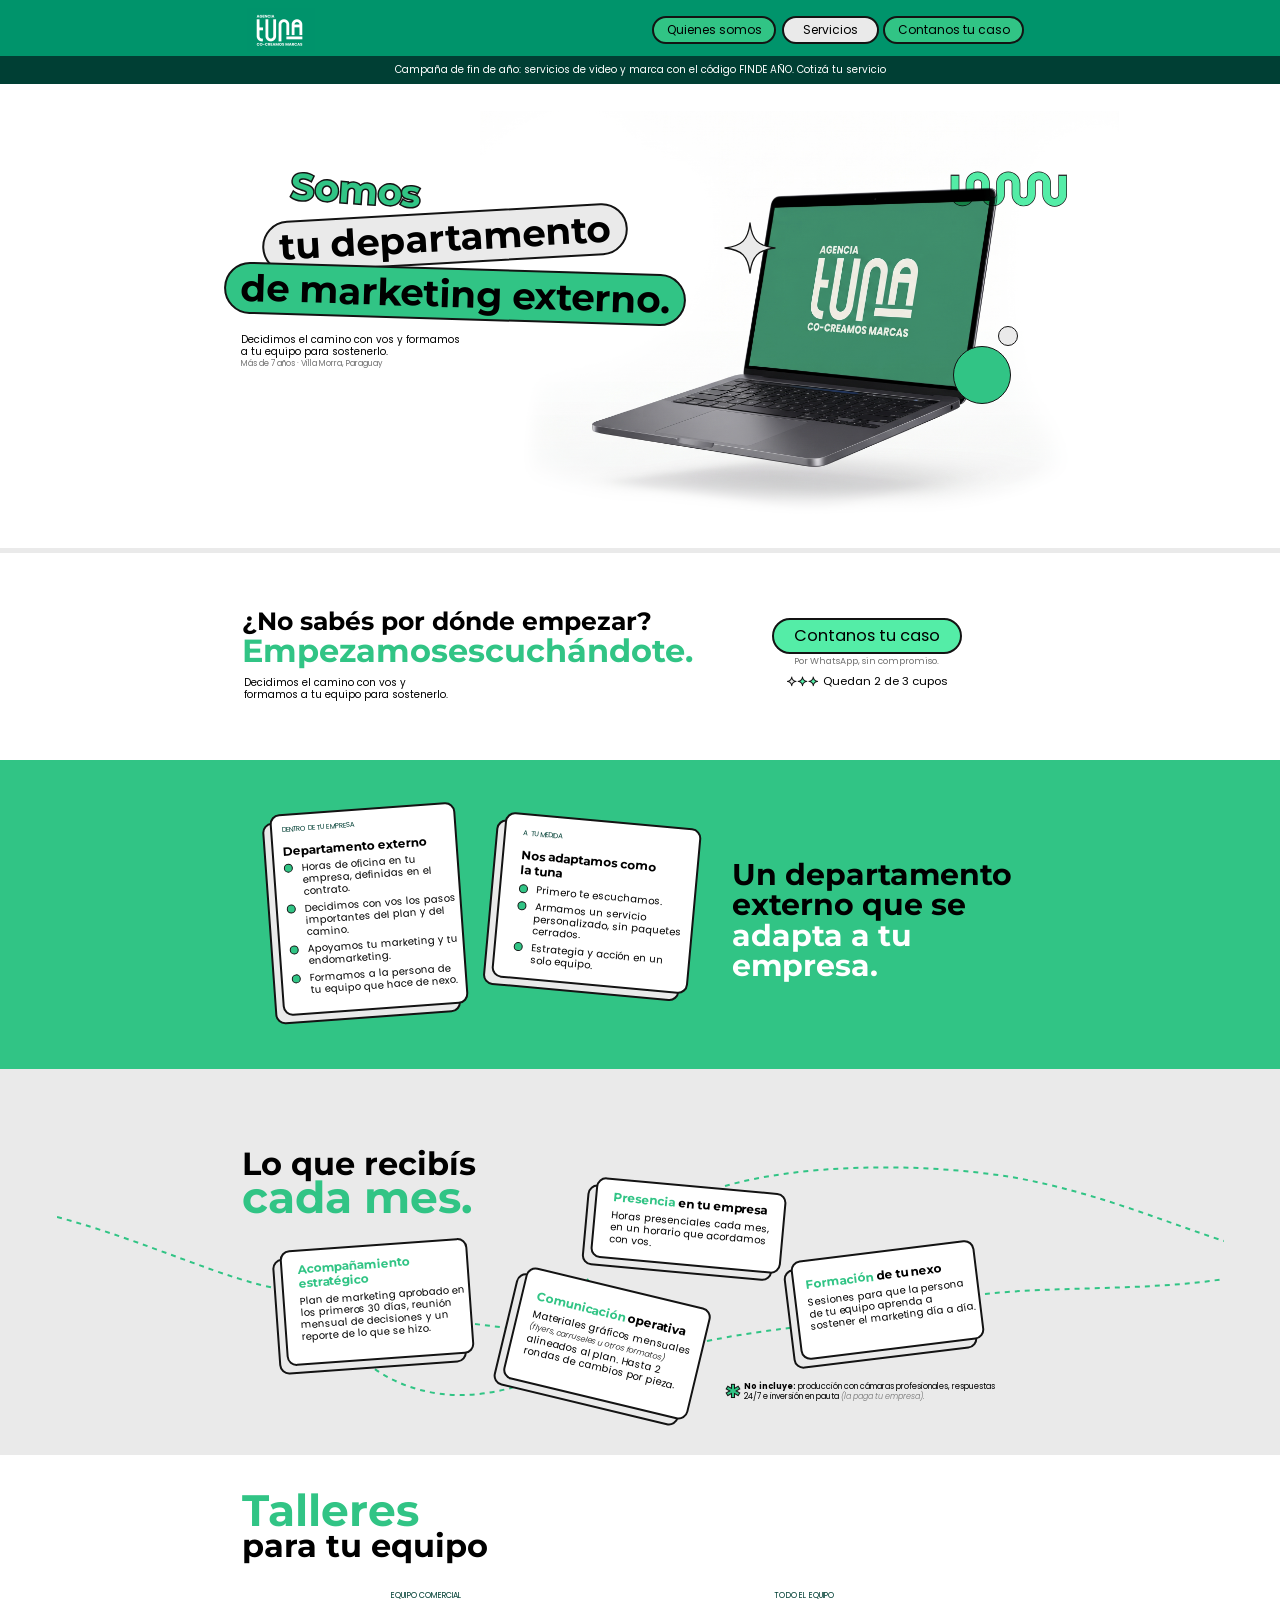
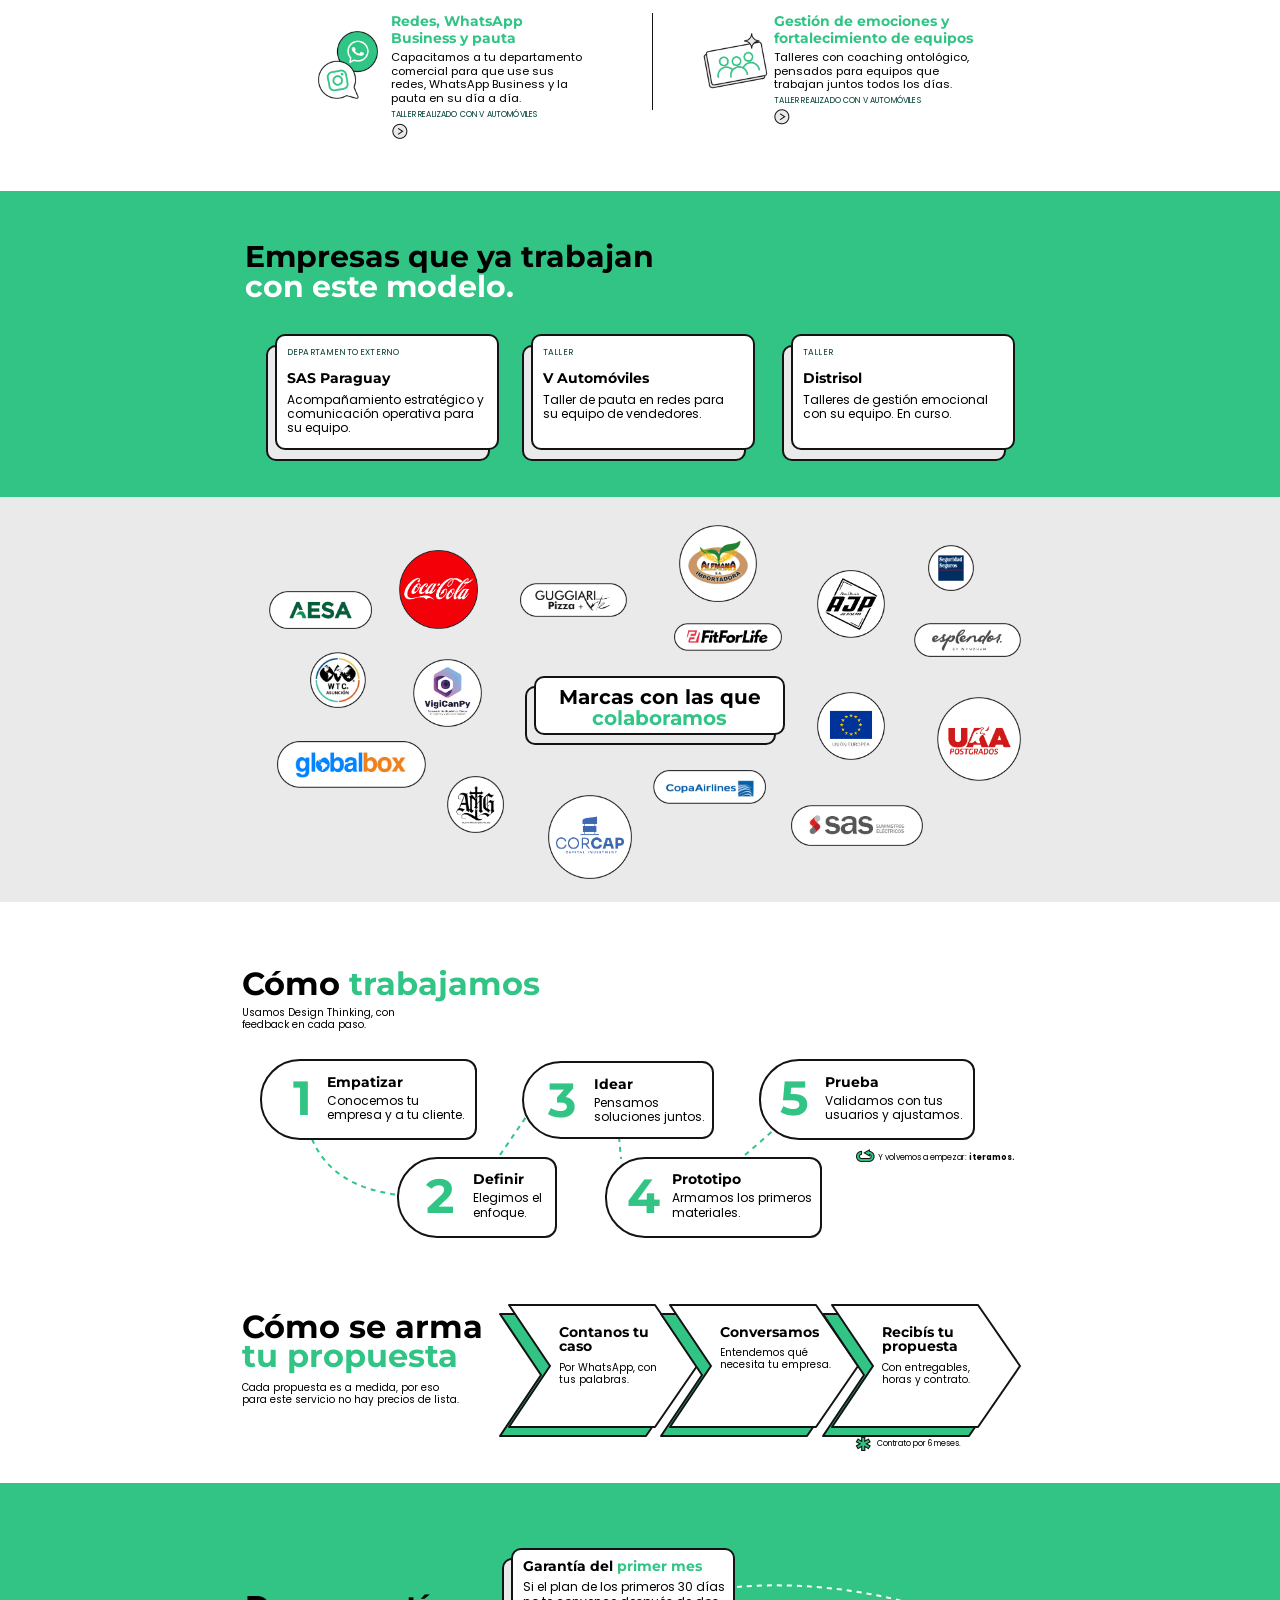
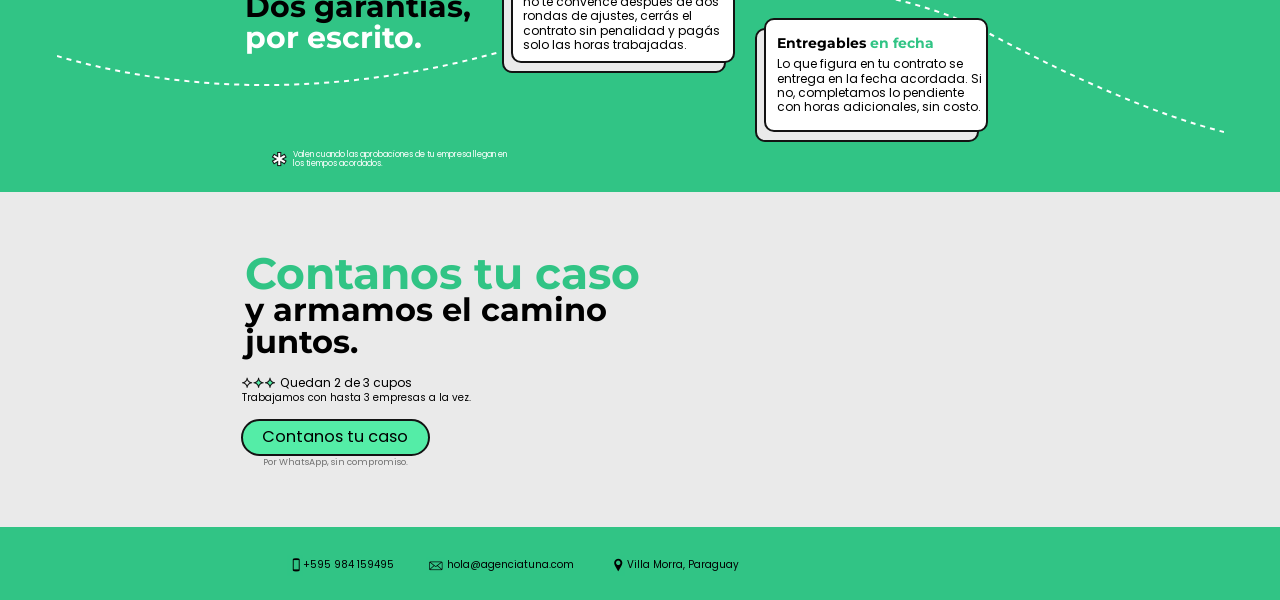
==== index.html @ 64c3c9e2 "Publicar sitio de Agencia Tuna Co-Authored-By: Claude Sonnet 5 <noreply@anthropic.com>" ====
<!doctype html>
<html lang="es">
<head>
<meta charset="utf-8">
<meta name="viewport" content="width=device-width, initial-scale=1">
<title>Agencia Tuna · Tu departamento de marketing externo</title>
<meta name="description" content="Departamento de marketing externo: decidimos el camino con vos y formamos a tu equipo para sostenerlo. Más de 7 años en Villa Morra, Paraguay.">
<link rel="preload" href="assets/fuentes/montserrat-latin-700-normal.woff2" as="font" type="font/woff2" crossorigin>
<link rel="preload" href="assets/fuentes/poppins-latin-400-normal.woff2" as="font" type="font/woff2" crossorigin>
<link rel="stylesheet" href="styles.css">
</head>
<body>
<header class="cab">
<div class="lienzo l-cab">
<a class="logo" href="#"><img src="assets/logo-tuna.png" alt="Agencia Tuna, co-creamos marcas" width="68" height="44"></a>
<nav class="nav" aria-label="Principal">
<a class="pill v" href="#modelo" style="left:595.4px;width:124.5px">Quienes somos</a>
<a class="pill g" href="#servicios" style="left:725.3px;width:96.9px">Servicios</a>
<a class="pill v" href="#contacto" style="left:826.7px;width:140.9px">Contanos tu caso</a>
</nav>
</div>
</header>
<p class="aviso"><span>Campaña de fin de año: servicios de video y marca con el código FINDE AÑO. Cotizá tu servicio</span></p>
<main>
<section class="sec s-hero blanco" id="quienes-somos">
<div class="lienzo l-hero ">
<svg class="a deco onda" style="left:886px;top:80px;width:134px;height:50px" viewBox="0 0 804 300" aria-hidden="true"><defs><path id="onda" d="M72 70 V182 A45 45 0 0 0 162 182 V117.5 A46.5 46.5 0 0 1 255 117.5 V182 A45 45 0 0 0 345 182 V117.5 A46.5 46.5 0 0 1 438 117.5 V182 A46 46 0 0 0 530 182 V117.5 A46 46 0 0 1 622 117.5 V182 A48 48 0 0 0 718 182 V70"/></defs><g fill="none"><use href="#onda" stroke="#131313" stroke-width="52"/><use href="#onda" stroke="#54eda7" stroke-width="44"/></g><rect x="46" y="64" width="52" height="7" fill="#131313"/><rect x="692" y="64" width="52" height="7" fill="#131313"/></svg>
<img class="a laptop" src="assets/laptop.png" alt="Laptop con el logo de Agencia Tuna" width="639" height="431.4" style="left:423.6px;top:27.2px;width:639px;height:431.4px;">
<svg class="a deco" style="left:665px;top:136px;width:56px;height:56px" viewBox="0 0 56 56" aria-hidden="true"><path d="M28 3 C30 20 36 26 53 28 C36 30 30 36 28 53 C26 36 20 30 3 28 C20 26 26 20 28 3Z" fill="#eaeaea" stroke="#131313" stroke-width="1.3" stroke-linejoin="round"/></svg>
<span class="a deco" style="left:896px;top:262px;width:58px;height:58px;border-radius:50%;background:#31c485;border:1.5px solid #131313"></span>
<span class="a deco" style="left:941px;top:242px;width:20px;height:20px;border-radius:50%;background:#eaeaea;border:1.2px solid #131313"></span>
<h1 class="titular"><span class="somos m">Somos</span><span class="pildora p1 m">tu departamento</span><span class="pildora p2 m">de marketing externo.</span></h1>
<p class="t p bajada" style="left:184.6px;top:250.1px;font-size:10px;line-height:12px;">Decidimos el camino con vos y formamos <br>a tu equipo para sostenerlo.</p>
<p class="t p peq" style="left:184.8px;top:275.3px;font-size:8px;line-height:10px;color:#727272">Más de 7 años · Villa Morra, Paraguay</p>
</div>
</section>
<section class="sec s-empezar blanco">
<div class="lienzo l-empezar ">
<p class="t m h" style="left:185.5px;top:53.4px;font-size:25px;line-height:30px;">¿No sabés por dónde empezar?</p>
<p class="t m h v" style="left:185.5px;top:78.9px;font-size:31.6px;line-height:38px;">Empezamosescuchándote.</p>
<p class="t p " style="left:187.6px;top:123.8px;font-size:10px;line-height:12px;">Decidimos el camino con vos y <br>formamos a tu equipo para sostenerlo.</p>
<div class="btn"  style="left:715.8px;top:64.9px;width:189.4px;height:36.6px;font-size:16.2px"><a href="https://wa.me/595984159495">Contanos tu caso</a></div>
<p class="t p peq" style="left:737.7px;top:101.8px;font-size:9.1px;line-height:11px;color:#727272">Por WhatsApp, sin compromiso.</p>
<img class="a ico" src="assets/chispas-1.png" alt="" width="38" height="21" style="left:726px;top:118px;width:38px;height:21px;">
<p class="t p " style="left:766.3px;top:121.2px;font-size:11.4px;line-height:14px;">Quedan 2 de 3 cupos</p>
</div>
</section>
<section class="sec s-modelo verde" id="modelo">
<div class="lienzo l-modelo ">
<div class="card c1" style="left:219px;top:48.5px;width:186px;height:202px;transform:rotate(-4.1deg);z-index:1;--bx:-8px;--by:8px;padding:12px 0 0 11.4px"><p class="et">DENTRO DE TU EMPRESA</p><h2 class="ct m">Departamento externo</h2><ul class="pts"><li>Horas de oficina en tu <br>empresa, definidas en el <br>contrato.</li><li>Decidimos con vos los pasos <br>importantes del plan y del <br>camino.</li><li>Apoyamos tu marketing y tu <br>endomarketing.</li><li>Formamos a la persona de <br>tu equipo que hace de nexo.</li></ul></div>
<div class="card c2" style="left:441.5px;top:60.5px;width:197px;height:166px;transform:rotate(5.2deg);z-index:1;--bx:-8px;--by:8px;padding:16.4px 0 0 19.5px"><p class="et">A TU MEDIDA</p><h2 class="ct m">Nos adaptamos como <br>la tuna</h2><ul class="pts"><li>Primero te escuchamos.</li><li>Armamos un servicio <br>personalizado, sin paquetes <br>cerrados.</li><li>Estrategia y acción en un <br>solo equipo.</li></ul></div>
<p class="t m h" style="left:675.8px;top:100.3px;font-size:30.2px;line-height:30.4px;">Un departamento <br>externo que se <br><span class="b">adapta a tu <br>empresa.</span></p>
</div>
</section>
<section class="sec s-recibis gris" id="servicios">
<div class="lienzo l-recibis ">
<svg class="a lineas" style="left:0;top:0;width:1167px;height:387px" viewBox="0 0 1167 387" aria-hidden="true"><g fill="none" stroke="#31c485" stroke-width="2" stroke-dasharray="5 5"><path d="M0 148 C90 172 170 212 224 220"/><path d="M418 255 L458 260"/><path d="M650 272 C690 264 710 262 740 258"/><path d="M928 225 C1000 217 1090 222 1167 210"/><path d="M668 117 C740 96 860 92 960 109 C1040 124 1100 150 1167 172"/><path d="M310 294 C350 327 410 337 475 312"/><path d="M530 210 L548 232"/></g></svg>
<p class="t m h" style="left:185.4px;top:76.2px;font-size:31.6px;line-height:38px;">Lo que recibís</p>
<p class="t m h v" style="left:185.4px;top:103.7px;font-size:44px;line-height:50px;">cada mes.</p>
<div class="card c3" style="left:226px;top:175.5px;width:188px;height:116px;transform:rotate(-4.1deg);z-index:2;--bx:-8px;--by:8px;padding:12.6px 0 0 16.8px"><h3 class="ct m"><span class="v">Acompañamiento</span> <br><span class="v">estratégico</span></h3><p class="cu">Plan de marketing aprobado en <br>los primeros 30 días, reunión <br>mensual de decisiones y un <br>reporte de lo que se hizo.</p></div>
<div class="card c4" style="left:536.5px;top:116px;width:191px;height:81px;transform:rotate(5.2deg);z-index:2;--bx:-8px;--by:8px;padding:12.3px 0 0 18.1px"><h3 class="ct m"><span class="v">Presencia</span> en tu empresa</h3><p class="cu">Horas presenciales cada mes, <br>en un horario que acordamos <br>con vos.</p></div>
<div class="card c5" style="left:455px;top:217px;width:190px;height:115px;transform:rotate(13.5deg);z-index:3;--bx:-8px;--by:8px;padding:21.2px 0 0 15.9px"><h3 class="ct m"><span class="v">Comunicación</span> operativa</h3><p class="cu">Materiales gráficos mensuales <br><em>(flyers, carruseles u otros formatos)</em> <br>alineados al plan. Hasta 2 <br>rondas de cambios por pieza.</p></div>
<div class="card c6" style="left:738.5px;top:181.5px;width:185px;height:100px;transform:rotate(-7.0deg);z-index:2;--bx:-8px;--by:8px;padding:18.3px 0 0 13.2px"><h3 class="ct m"><span class="v">Formación</span> de tu nexo</h3><p class="cu">Sesiones para que la persona <br>de tu equipo aprenda a <br>sostener el marketing día a día.</p></div>
<img class="a ico" src="assets/ast-1.png" alt="" width="18" height="18" style="left:667px;top:312.5px;width:18px;height:18px;">
<p class="t p peq" style="left:687.6px;top:313.7px;font-size:8px;line-height:9.6px;"><b>No incluye:</b> producción con cámaras profesionales, respuestas <br>24/7 e inversión en pauta <em class="tgr">(la paga tu empresa).</em></p>
</div>
</section>
<section class="sec s-talleres blanco" id="talleres">
<div class="lienzo l-talleres ">
<p class="t m h v" style="left:185.4px;top:29.4px;font-size:44px;line-height:50px;">Talleres</p>
<p class="t m h" style="left:185.4px;top:71.8px;font-size:31.6px;line-height:38px;">para tu equipo</p>
<img class="a " src="assets/ico-redes.png" alt="Íconos de WhatsApp e Instagram" width="70.2" height="74.3" style="left:255.2px;top:171.4px;width:70.2px;height:74.3px;">
<p class="t p et" style="left:334.5px;top:136.2px;font-size:7.9px;line-height:10px;">EQUIPO COMERCIAL</p>
<p class="t m h v" style="left:334.5px;top:158.2px;font-size:13.6px;line-height:16.2px;">Redes, WhatsApp <br>Business y pauta</p>
<p class="t p " style="left:334.5px;top:195.8px;font-size:11.3px;line-height:13.6px;">Capacitamos a tu departamento <br>comercial para que use sus <br>redes, WhatsApp Business y la <br>pauta en su día a día.</p>
<p class="t p et" style="left:334.5px;top:254.7px;font-size:7.9px;line-height:10px;">TALLER REALIZADO CON V AUTOMÓVILES</p>
<img class="a ico" src="assets/flecha-1.png" alt="" width="18" height="18" style="left:334px;top:266.8px;width:18px;height:18px;">
<span class="a divisor" style="left:595px;top:157.8px;height:97px"></span>
<img class="a " src="assets/ico-equipo.png" alt="Ícono de equipo con estrella" width="67.1" height="59" style="left:645.1px;top:176.1px;width:67.1px;height:59px;">
<p class="t p et" style="left:717.8px;top:136.2px;font-size:7.9px;line-height:10px;">TODO EL EQUIPO</p>
<p class="t m h v" style="left:717.8px;top:158.2px;font-size:13.6px;line-height:16.2px;">Gestión de emociones y <br>fortalecimiento de equipos</p>
<p class="t p " style="left:717.8px;top:195.8px;font-size:11.3px;line-height:13.6px;">Talleres con coaching ontológico, <br>pensados para equipos que <br>trabajan juntos todos los días.</p>
<p class="t p et" style="left:717.8px;top:241.1px;font-size:7.9px;line-height:10px;">TALLER REALIZADO CON V AUTOMÓVILES</p>
<img class="a ico" src="assets/flecha-2.png" alt="" width="18" height="18" style="left:716px;top:251.8px;width:18px;height:18px;">
</div>
</section>
<section class="sec s-empresas verde" id="empresas">
<div class="lienzo l-empresas ">
<p class="t m h" style="left:188px;top:51.1px;font-size:30.2px;line-height:30.4px;">Empresas que ya trabajan <br><span class="b">con este modelo.</span></p>
<div class="card caso" style="left:218px;top:143.4px;width:224px;height:116px;transform:rotate(0deg);z-index:1;--bx:-9px;--by:11px;padding:13.2px 0 0 12.4px"><p class="et">DEPARTAMENTO EXTERNO</p><h3 class="ct m grande">SAS Paraguay</h3><p class="cu g">Acompañamiento estratégico y <br>comunicación operativa para <br>su equipo.</p></div>
<div class="card caso" style="left:474px;top:143.4px;width:224px;height:116px;transform:rotate(0deg);z-index:1;--bx:-9px;--by:11px;padding:13.2px 0 0 12.4px"><p class="et">TALLER</p><h3 class="ct m grande">V Automóviles</h3><p class="cu g">Taller de pauta en redes para <br>su equipo de vendedores.</p></div>
<div class="card caso" style="left:734px;top:143.4px;width:224px;height:116px;transform:rotate(0deg);z-index:1;--bx:-9px;--by:11px;padding:13.2px 0 0 12.4px"><p class="et">TALLER</p><h3 class="ct m grande">Distrisol</h3><p class="cu g">Talleres de gestión emocional <br>con su equipo. En curso.</p></div>
</div>
</section>
<section class="sec s-marcas gris" id="marcas" aria-label="Marcas con las que colaboramos">
<div class="lienzo l-marcas ">
<img class="a logo" src="assets/logo-aesa.png" alt="AESA" width="107.1" height="42.5" style="left:210.9px;top:92.3px;width:107.1px;height:42.5px;">
<img class="a logo" src="assets/logo-cocacola.png" alt="Coca-Cola" width="83.4" height="83.4" style="left:340.5px;top:51.3px;width:83.4px;height:83.4px;">
<img class="a logo" src="assets/logo-guggiari.png" alt="Guggiari Pizza + Arte" width="111.2" height="37.8" style="left:461.7px;top:84.8px;width:111.2px;height:37.8px;">
<img class="a logo" src="assets/logo-alemana.png" alt="Alemana S.A. Importadora" width="81.7" height="81.7" style="left:620.8px;top:26.1px;width:81.7px;height:81.7px;">
<img class="a logo" src="assets/logo-ajp.png" alt="AJP Jiu Jitsu Pro" width="72.5" height="72.5" style="left:758.2px;top:71px;width:72.5px;height:72.5px;">
<img class="a logo" src="assets/logo-seguridad.png" alt="Seguridad Seguros" width="49.7" height="49.7" style="left:869.8px;top:46.7px;width:49.7px;height:49.7px;">
<img class="a logo" src="assets/logo-fitforlife.png" alt="FitForLife" width="112.2" height="31.4" style="left:615.1px;top:124.8px;width:112.2px;height:31.4px;">
<img class="a logo" src="assets/logo-esplendor.png" alt="Esplendor by Wyndham" width="111.2" height="37.8" style="left:855.2px;top:124.7px;width:111.2px;height:37.8px;">
<img class="a logo" src="assets/logo-wtc.png" alt="WTC Asunción" width="59.9" height="59.9" style="left:251.4px;top:153.1px;width:59.9px;height:59.9px;">
<img class="a logo" src="assets/logo-vigicanpy.png" alt="VigiCanPy" width="72.5" height="72.5" style="left:354.9px;top:160.4px;width:72.5px;height:72.5px;">
<img class="a logo" src="assets/logo-ue.png" alt="Unión Europea" width="72.5" height="72.5" style="left:758.2px;top:193.1px;width:72.5px;height:72.5px;">
<img class="a logo" src="assets/logo-uaa.png" alt="UAA Postgrados" width="87.8" height="87.8" style="left:878.6px;top:198.4px;width:87.8px;height:87.8px;">
<img class="a logo" src="assets/logo-globalbox.png" alt="Globalbox" width="153" height="50.4" style="left:218.4px;top:242.8px;width:153px;height:50.4px;">
<img class="a logo" src="assets/logo-anig.png" alt="ANIG" width="61.1" height="61.1" style="left:388.2px;top:277.3px;width:61.1px;height:61.1px;">
<img class="a logo" src="assets/logo-corcap.png" alt="CORCAP Capital Investment" width="88.1" height="88.1" style="left:489.5px;top:296px;width:88.1px;height:88.1px;">
<img class="a logo" src="assets/logo-copa.png" alt="Copa Airlines" width="117.3" height="37.8" style="left:594.3px;top:271.8px;width:117.3px;height:37.8px;">
<img class="a logo" src="assets/logo-sas.png" alt="SAS Suministros Eléctricos" width="135.8" height="45.2" style="left:732.7px;top:306.1px;width:135.8px;height:45.2px;">
<div class="card centro-card" style="left:477.5px;top:179.5px;width:251px;height:59px;transform:rotate(0deg);z-index:1;--bx:-9px;--by:10px;padding:11.4px 0 0 0px"><p class="m centro">Marcas con las que <br><span class="v">colaboramos</span></p></div>
</div>
</section>
<section class="sec s-proceso blanco" id="proceso">
<div class="lienzo l-proceso ">
<p class="t m h" style="left:185.4px;top:62.9px;font-size:31.6px;line-height:38px;">Cómo <span class="v">trabajamos</span></p>
<p class="t p " style="left:185.4px;top:104.3px;font-size:10px;line-height:12px;">Usamos Design Thinking, con <br>feedback en cada paso.</p>
<svg class="a lineas" style="left:0;top:0;width:1167px;height:360px" viewBox="0 0 1167 360" aria-hidden="true"><g fill="none" stroke="#31c485" stroke-width="2" stroke-dasharray="5 5"><path d="M255 237 Q275 285 342 293"/><path d="M443 253 L469 215"/><path d="M562 235 L564 257"/><path d="M688 253 L718 227"/></g></svg>
<div class="paso"  style="left:203.8px;top:156.8px;width:216.4px;height:80.9px;"><span class="num m" style="left:30.7px">1</span><div class="pt" style="left:64.5px"><h3 class="m">Empatizar</h3><p>Conocemos tu <br>empresa y a tu cliente.</p></div></div>
<div class="paso"  style="left:340.2px;top:254.7px;width:160.4px;height:80.9px;"><span class="num m" style="left:27.8px">2</span><div class="pt" style="left:74.6px"><h3 class="m">Definir</h3><p>Elegimos el <br>enfoque.</p></div></div>
<div class="paso"  style="left:465.2px;top:159px;width:191.9px;height:77.7px;"><span class="num m" style="left:23.9px">3</span><div class="pt" style="left:70.7px"><h3 class="m">Idear</h3><p>Pensamos <br>soluciones juntos.</p></div></div>
<div class="paso"  style="left:548.8px;top:254.7px;width:216.4px;height:80.9px;"><span class="num m" style="left:19.7px">4</span><div class="pt" style="left:64.5px"><h3 class="m">Prototipo</h3><p>Armamos los primeros <br>materiales.</p></div></div>
<div class="paso"  style="left:702.2px;top:156.8px;width:216.4px;height:80.9px;"><span class="num m" style="left:19.7px">5</span><div class="pt" style="left:64.4px"><h3 class="m">Prueba</h3><p>Validamos con tus <br>usuarios y ajustamos.</p></div></div>
<img class="a ico" src="assets/ciclo.png" alt="" width="23" height="20" style="left:796px;top:243.6px;width:23px;height:20px;">
<p class="t p peq" style="left:821px;top:250.3px;font-size:8px;line-height:10px;">Y volvemos a empezar: <b>iteramos.</b></p>
<p class="t m h" style="left:185.1px;top:409.3px;font-size:31.6px;line-height:29px;">Cómo se arma <br><span class="v">tu propuesta</span></p>
<p class="t p " style="left:185.1px;top:479.5px;font-size:10px;line-height:12px;">Cada propuesta es a medida, por eso <br>para este servicio no hay precios de lista.</p>
<div class="chev" style="left:452px;top:402.6px;z-index:1"><svg viewBox="-12 -2 204 136" width="204" height="136" aria-hidden="true"><polygon points="0,0 146,0 188,61 146,122 0,122 41,61" transform="translate(-9 9)" fill="#31c485" stroke="#131313" stroke-width="2" stroke-linejoin="round"/><polygon points="0,0 146,0 188,61 146,122 0,122 41,61" fill="#fff" stroke="#131313" stroke-width="2" stroke-linejoin="round"/></svg><div class="chev-t"><h3 class="m">Contanos tu <br>caso</h3><p>Por WhatsApp, con <br>tus palabras.</p></div></div>
<div class="chev" style="left:613px;top:402.6px;z-index:2"><svg viewBox="-12 -2 204 136" width="204" height="136" aria-hidden="true"><polygon points="0,0 146,0 188,61 146,122 0,122 41,61" transform="translate(-9 9)" fill="#31c485" stroke="#131313" stroke-width="2" stroke-linejoin="round"/><polygon points="0,0 146,0 188,61 146,122 0,122 41,61" fill="#fff" stroke="#131313" stroke-width="2" stroke-linejoin="round"/></svg><div class="chev-t"><h3 class="m">Conversamos</h3><p>Entendemos qué <br>necesita tu empresa.</p></div></div>
<div class="chev" style="left:775px;top:402.6px;z-index:3"><svg viewBox="-12 -2 204 136" width="204" height="136" aria-hidden="true"><polygon points="0,0 146,0 188,61 146,122 0,122 41,61" transform="translate(-9 9)" fill="#31c485" stroke="#131313" stroke-width="2" stroke-linejoin="round"/><polygon points="0,0 146,0 188,61 146,122 0,122 41,61" fill="#fff" stroke="#131313" stroke-width="2" stroke-linejoin="round"/></svg><div class="chev-t"><h3 class="m">Recibís tu <br>propuesta</h3><p>Con entregables, <br>horas y contrato.</p></div></div>
<img class="a ico" src="assets/ast-2.png" alt="" width="18" height="18" style="left:797px;top:531.6px;width:18px;height:18px;">
<p class="t p peq" style="left:820px;top:536.8px;font-size:8px;line-height:10px;">Contrato por 6 meses.</p>
</div>
</section>
<section class="sec s-garantias verde" id="garantias">
<div class="lienzo l-garantias ">
<svg class="a lineas" style="left:0;top:0;width:1167px;height:309px" viewBox="0 0 1167 309" aria-hidden="true"><g fill="none" stroke="#fff" stroke-width="2" stroke-dasharray="5 5"><path d="M0 173 C100 202 250 222 443 169"/><path d="M680 104 C760 97 860 112 935 152 C1020 197 1100 232 1167 249"/></g></svg>
<p class="t m h" style="left:188px;top:109px;font-size:30.2px;line-height:30.4px;">Dos garantías, <br><span class="b">por escrito.</span></p>
<div class="card gar" style="left:454px;top:64.9px;width:224px;height:115px;transform:rotate(0deg);z-index:2;--bx:-9px;--by:10px;padding:8.8px 0 0 12.9px"><h3 class="ct m grande2">Garantía del <span class="v">primer mes</span></h3><p class="cu g">Si el plan de los primeros 30 días <br>no te convence después de dos <br>rondas de ajustes, cerrás el <br>contrato sin penalidad y pagás <br>solo las horas trabajadas.</p></div>
<div class="card gar" style="left:707px;top:134.9px;width:224px;height:114px;transform:rotate(0deg);z-index:2;--bx:-9px;--by:10px;padding:15.7px 0 0 13.4px"><h3 class="ct m grande2">Entregables <span class="v">en fecha</span></h3><p class="cu g">Lo que figura en tu contrato se <br>entrega en la fecha acordada. Si <br>no, completamos lo pendiente <br>con horas adicionales, sin costo.</p></div>
<img class="a ico" src="assets/ast-3.png" alt="" width="18" height="18" style="left:213px;top:266.9px;width:18px;height:18px;">
<p class="t p peq" style="left:236.5px;top:266.4px;font-size:8px;line-height:9.6px;color:#fff">Valen cuando las aprobaciones de tu empresa llegan en <br>los tiempos acordados.</p>
</div>
</section>
<section class="sec s-cierre gris" id="contacto">
<div class="lienzo l-cierre ">
<p class="t m h v" style="left:188.6px;top:56.1px;font-size:44px;line-height:50px;">Contanos tu caso</p>
<p class="t m h" style="left:188.6px;top:101.5px;font-size:31.6px;line-height:31.9px;">y armamos el camino <br>juntos.</p>
<img class="a ico" src="assets/chispas-2.png" alt="" width="40" height="21" style="left:182px;top:177.9px;width:40px;height:21px;">
<p class="t p " style="left:223.6px;top:182.9px;font-size:12.1px;line-height:15px;">Quedan 2 de 3 cupos</p>
<p class="t p " style="left:185.1px;top:199.3px;font-size:10px;line-height:12px;">Trabajamos con hasta 3 empresas a la vez.</p>
<div class="btn"  style="left:184.4px;top:227.2px;width:189.1px;height:36.5px;font-size:16.2px"><a href="https://wa.me/595984159495">Contanos tu caso</a></div>
<p class="t p peq" style="left:206.3px;top:264px;font-size:9.1px;line-height:11px;color:#727272">Por WhatsApp, sin compromiso.</p>
</div>
</section>
</main>
<footer class="sec s-pie verde">
<div class="lienzo l-pie ">
<img class="a ico" src="assets/ico-tel.png" alt="" width="16" height="21" style="left:230px;top:28.2px;width:16px;height:21px;">
<p class="t p " style="left:246.8px;top:32.2px;font-size:10px;line-height:12px;"><a href="tel:+595984159495">+595 984 159495</a></p>
<img class="a ico" src="assets/ico-mail.png" alt="" width="19" height="16" style="left:369px;top:30.2px;width:19px;height:16px;">
<p class="t p " style="left:390.8px;top:32.2px;font-size:10px;line-height:12px;"><a href="mailto:hola@agenciatuna.com">hola@agenciatuna.com</a></p>
<img class="a ico" src="assets/ico-pin.png" alt="" width="15" height="21" style="left:553px;top:28.2px;width:15px;height:21px;">
<p class="t p " style="left:570.8px;top:32.2px;font-size:10px;line-height:12px;">Villa Morra, Paraguay</p>
</div>
</footer>
</body>
</html>
---- styles.css ----
/* Agencia Tuna · landing de departamento de marketing externo
   Diseño base de escritorio: 1167 px de ancho (medidas tomadas del PDF de Illustrator).
   Hasta 1166 px de ancho de pantalla se usa la versión apilada (móvil y tablet). */

@font-face { font-family: "Montserrat"; font-weight: 700; font-style: normal; font-display: swap;
  src: url("assets/fuentes/montserrat-latin-700-normal.woff2") format("woff2"); }
@font-face { font-family: "Poppins"; font-weight: 400; font-style: normal; font-display: swap;
  src: url("assets/fuentes/poppins-latin-400-normal.woff2") format("woff2"); }
@font-face { font-family: "Poppins"; font-weight: 700; font-style: normal; font-display: swap;
  src: url("assets/fuentes/poppins-latin-700-normal.woff2") format("woff2"); }
@font-face { font-family: "Poppins"; font-weight: 300; font-style: italic; font-display: swap;
  src: url("assets/fuentes/poppins-latin-300-italic.woff2") format("woff2"); }

:root {
  --v: #31c485;   /* verde Tuna */
  --vc: #54eda7;  /* verde claro de botones */
  --vo: #00946b;  /* verde de la cabecera */
  --vd: #003f34;  /* verde oscuro: aviso y etiquetas */
  --g: #eaeaea;   /* gris de franjas */
  --ink: #131313; /* bordes */
  --gr: #727272;  /* texto secundario */
}

*, *::before, *::after { box-sizing: border-box; }
html { -webkit-text-size-adjust: 100%; }
body { margin: 0; font: 400 10px/1.2 "Poppins", system-ui, sans-serif; color: #000; background: #fff; }
a { color: inherit; text-decoration: none; }
img { display: block; }
p, h1, h2, h3, ul { margin: 0; padding: 0; }
ul { list-style: none; }
em { font-style: italic; font-weight: 300; }
b { font-weight: 700; }
.m { font-family: "Montserrat", sans-serif; font-weight: 700; }
.v { color: var(--v); }
.b { color: #fff; }
.tgr { color: var(--gr); }
.blanco { background: #fff; }
.verde { background: var(--v); }
.gris.sec, .sec.gris { background: var(--g); }

/* ============================================================ MÓVIL / TABLET (base) */
.cab { background: var(--vo); }
.l-cab { display: flex; align-items: center; justify-content: space-between; gap: 12px;
  max-width: 640px; margin: 0 auto; padding: 8px 16px; }
.logo img { width: 56px; height: auto; }
.nav { display: flex; gap: 6px; flex-wrap: wrap; justify-content: flex-end; }
.pill.v { background: var(--v); color: #000; }
.pill.g { background: var(--g); }
.aviso { background: var(--vd); color: #fff; text-align: center; font-size: 10px; line-height: 14px; padding: 7px 16px; }

.sec { padding: 40px 0; }
.s-hero { border-bottom: 5px solid var(--g); }
.s-pie { padding: 20px 0; }
.lienzo { position: static; width: auto; max-width: 640px; margin: 0 auto; padding: 0 20px;
  display: flex; flex-direction: column; gap: 14px; }
.t br { display: none; }
.a { position: static; }
.ico { width: 18px; height: auto; }
.laptop { width: 100%; height: auto; }

.titular { display: flex; flex-direction: column; align-items: flex-start; gap: 8px; font-size: 28px; line-height: 1.1;
  font-family: "Montserrat", sans-serif; }
.somos { color: var(--v); -webkit-text-stroke: 1.2px var(--ink); paint-order: stroke fill; }
.pildora { display: inline-block; padding: 8px 20px; border: 2px solid var(--ink); border-radius: 30px; }
.p1 { background: var(--g); transform: rotate(-3.2deg); }
.p2 { background: var(--v); transform: rotate(1.7deg); }
.card::before { content: none; }
.et { font-size: 7.5px; color: var(--vd); text-transform: uppercase; letter-spacing: .02em; }
.ct { font-size: 15px; line-height: 1.2; margin: 4px 0 8px; }
.ct br { display: inline; }
.pts li, .cu { font-size: 12px; line-height: 1.45; }
.pts li { margin-top: 6px; padding-left: 18px; position: relative; }
.pts li::before { content: ""; position: absolute; left: 0; top: .35em; width: 10px; height: 10px; border-radius: 50%;
  background: var(--v); border: 1.5px solid var(--ink); }
.cu br, .pts br { display: none; }
.grande { font-size: 16px; }

.l-marcas { flex-direction: row; flex-wrap: wrap; justify-content: center; align-items: center; gap: 12px; }
.l-marcas .centro-card { order: -1; flex: 1 0 100%; text-align: center; }
.centro-card .centro { font-size: 20px; line-height: 1.2; }
.logo { height: auto; }
.l-marcas .logo { width: auto; height: 56px; }
.paso .num { font-size: 44px; line-height: 1; color: var(--v); }
.paso h3 { font-size: 14px; }
.paso p { font-size: 12px; line-height: 1.35; }
.paso br { display: none; }
.chev svg { display: none; }
.chev-t h3 { font-size: 14px; }
.chev-t p { font-size: 10px; }
.chev-t br { display: none; }

.l-pie { flex-direction: row; flex-wrap: wrap; justify-content: center; align-items: center; gap: 10px 22px; }
.l-pie .t { font-size: 11px; }


/* ===== solo móvil/tablet: pisan las posiciones inline del escritorio ===== */
@media (max-width: 1166px) {
  .laptop { width: 100% !important; height: auto !important; mix-blend-mode: normal; }
  .l-marcas .logo { width: auto !important; height: 56px !important; }
  .pill { position: static; display: inline-flex; align-items: center; justify-content: center; height: 28px;
    padding: 0 12px; border: 2px solid var(--ink); border-radius: 14px; font-size: 12px; width: auto !important; }
  .t { position: static; white-space: normal; overflow-wrap: anywhere; font-size: 14px; line-height: 1.4 !important; }
  .t.h { font-size: 28px; line-height: 1.1 !important; }
  .t.peq { font-size: 11px !important; }
  .t.et { font-size: 10px !important; }
  .deco, .lineas, .divisor { display: none !important; }
  .btn { display: inline-flex; align-self: flex-start; position: static; height: 40px; padding: 0 28px;
    align-items: center; justify-content: center; border: 2px solid var(--ink); border-radius: 999px;
    background: var(--vc); width: auto !important; font-size: 16px; }
  .card { position: relative; background: #fff; border: 2px solid var(--ink); border-radius: 10px; padding: 16px !important;
    width: 100% !important; height: auto !important; left: auto !important; top: auto !important; transform: none !important; }
  .paso { position: relative; display: flex; align-items: center; gap: 12px; border: 2px solid var(--ink);
    border-radius: 40px 12px 12px 40px; padding: 12px 16px 12px 18px; width: 100% !important; height: auto !important;
    left: auto !important; top: auto !important; background: #fff; }
  .chev { position: relative; left: auto !important; top: auto !important; border: 2px solid var(--ink); background: #fff;
    border-radius: 10px; padding: 14px 16px; }
}

/* ============================================================ ESCRITORIO (≥ 1167 px) */
@media (min-width: 1167px) {
  .sec { padding: 0; }
  .lienzo { position: relative; display: block; width: 1167px; max-width: none; margin: 0 auto; padding: 0; }
  .l-cab { display: block; height: 56px; max-width: none; padding: 0; }
  .logo { position: absolute; left: 190px; top: 8px; }
  .logo img { width: 68px; height: 44px; }
  .nav { display: block; }
  .pill { position: absolute; top: 16.2px; height: 28.1px; padding: 0; border: 2px solid var(--ink); border-radius: 14px;
    font-size: 12px; display: flex; align-items: center; justify-content: center; }
  .pill.v { background: var(--v); } .pill.g { background: var(--g); }
  .aviso { height: 28px; padding: 0; line-height: 28px; font-size: 10px; }

  .l-hero { height: 464px; } .l-empezar { height: 206.5px; } .l-modelo { height: 309px; }
  .l-recibis { height: 386.7px; } .l-talleres { height: 335.4px; } .l-empresas { height: 306px; }
  .l-marcas { height: 405.9px; display: block; padding: 0; } .l-proceso { height: 580.7px; }
  .l-garantias { height: 309.1px; } .l-cierre { height: 334.7px; } .l-pie { height: 73.2px; display: block; }
  .s-pie { padding: 0; }

  .t, .a, .card, .btn, .paso, .chev { position: absolute; }
  .t { white-space: nowrap; margin: 0; }
  .t br { display: inline; }
  .deco, .lineas, .divisor { display: block !important; }
  .ico { width: auto; height: auto; }
  .laptop { width: 639px; height: 431.4px; }
  .a.logo, .logo.a { width: auto; }

  .btn { display: flex; padding: 0; border: 2px solid var(--ink); border-radius: 999px; background: var(--vc); }
  .btn a { display: block; width: 100%; text-align: center; line-height: 32px; }
  .divisor { position: absolute; width: 1.5px; background: var(--ink); }

  /* titular del hero */
  .titular { position: absolute; left: 0; top: 0; width: 1167px; height: 464px; display: block; pointer-events: none; }
  .titular > span { position: absolute; white-space: nowrap; text-align: center; }
  .somos { left: 232px; top: 83px; font-size: 37.2px; line-height: 45px; width: 134px; transform: rotate(3.9deg);
    -webkit-text-stroke: 3px var(--ink); paint-order: stroke fill; }
  .pildora { height: 52px; display: flex; align-items: center; justify-content: center; padding: 0;
    border: 2px solid var(--ink); border-radius: 26px; font-size: 37.2px; line-height: 1; z-index: 3; }
  .p1 { left: 205px; top: 128px; width: 366px; background: var(--g); transform: rotate(-3.2deg); }
  .p2 { left: 167px; top: 184px; width: 462px; background: var(--v); transform: rotate(1.7deg); }
  .laptop { z-index: 1; mix-blend-mode: multiply; } /* el fondo blanco de la imagen deja ver la onda de atrás */
  .deco { z-index: 4; }
  .onda { z-index: 0; }

  /* tarjetas */
  .card { background: none; border: 0; border-radius: 0; color: #000; }
  .card::before, .card::after { content: ""; position: absolute; inset: 0; border: 2px solid var(--ink); border-radius: 10px; }
  .card::before { background: var(--g); transform: translate(var(--bx), var(--by)); z-index: -2; }
  .card::after { background: #fff; z-index: -1; }
  .et { font-size: 7px; line-height: 8px; margin: 0; color: var(--vd); }
  .ct { font-size: 12px; line-height: 14.3px; margin: 0; white-space: nowrap; }
  .ct br { display: inline; }
  .pts, .cu { font-size: 10px; line-height: 12px; white-space: nowrap; }
  .pts br, .cu br { display: inline; }
  .card .cu { margin-top: 4.4px; }
  .card .ct + .pts { margin-top: 3.7px; }
  .card .et + .ct { margin-top: 11px; }
  .pts li { margin-top: 4.9px; padding-left: 18px; position: relative; font-size: 10px; line-height: 12px; }
  .pts li:first-child { margin-top: 0; }
  .pts li::before { content: ""; position: absolute; left: 0; top: 1px; width: 9px; height: 9px; border-radius: 50%;
    background: var(--v); border: 1.5px solid var(--ink); }
  .c2 .ct + .pts { margin-top: 5.8px; }
  .c5 .cu em { font-size: 8px; }

  /* tarjetas rectas (empresas, garantías) */
  .caso .et { font-size: 8.4px; line-height: 10px; }
  .caso .ct, .gar .ct { font-size: 14.3px; line-height: 19.2px; }
  .caso .et + .ct { margin-top: 11.9px; }
  .caso .ct + .cu, .gar .ct + .cu { margin-top: 0; }
  .cu.g { font-size: 12px; line-height: 14.4px; }
  .caso .ct + .cu { margin-top: 4.4px; }
  .gar .ct + .cu { margin-top: 4.4px; }
  .centro-card { color: #000; }
  .centro-card .centro { font-size: 20.4px; line-height: 20.5px; text-align: center; margin-left: 0; white-space: nowrap; }
  .centro-card.card { padding-left: 0 !important; }
  .centro-card.card .centro { width: 100%; }
  .logo.a { position: absolute; }

  /* pasos de "Cómo trabajamos": número y texto posicionados como en el diseño */
  .paso { display: block; border: 2px solid var(--ink); border-radius: 40px 12px 12px 40px; background: #fff; padding: 0; }
  .paso .num { position: absolute; top: 14px; font-size: 47.7px; line-height: 47.7px; color: var(--v); }
  .paso .pt { position: absolute; top: 12.3px; }
  .paso h3 { font-size: 14.3px; line-height: 17px; margin: 0 0 3px; white-space: nowrap; }
  .paso p { font-size: 12px; line-height: 14.4px; white-space: nowrap; }
  .paso br { display: inline; }

  /* chevrones de "Cómo se arma tu propuesta" */
  .chev { width: 204px; height: 136px; border: 0; background: none; padding: 0; border-radius: 0; }
  .chev svg { display: block; position: absolute; left: -12px; top: -2px; }
  .chev-t { position: absolute; left: 50px; top: 20px; z-index: 1; }
  .chev-t h3 { font-size: 14.3px; line-height: 14.3px; }
  .chev-t p { font-size: 10px; line-height: 12px; margin-top: 8px; white-space: nowrap; }
  .chev-t br { display: inline; }

  .l-pie .t { font-size: 10px; }
}
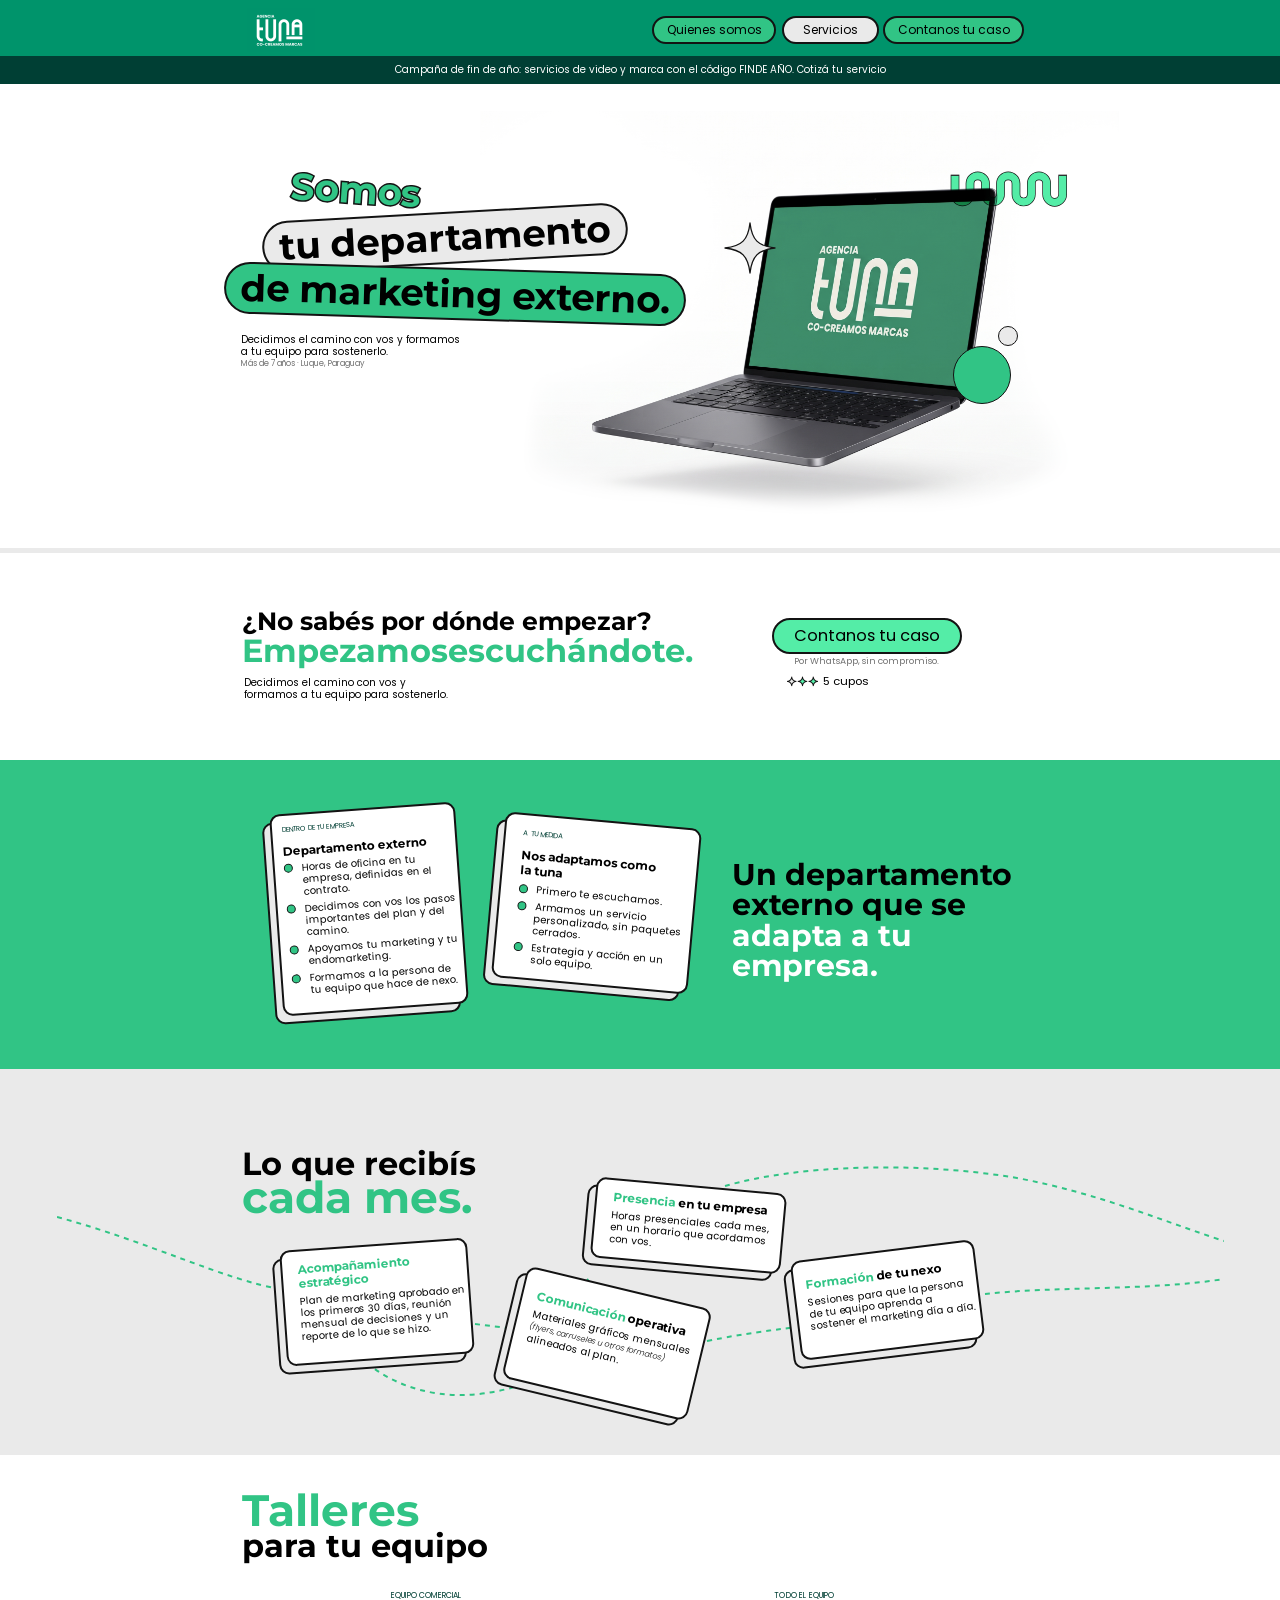
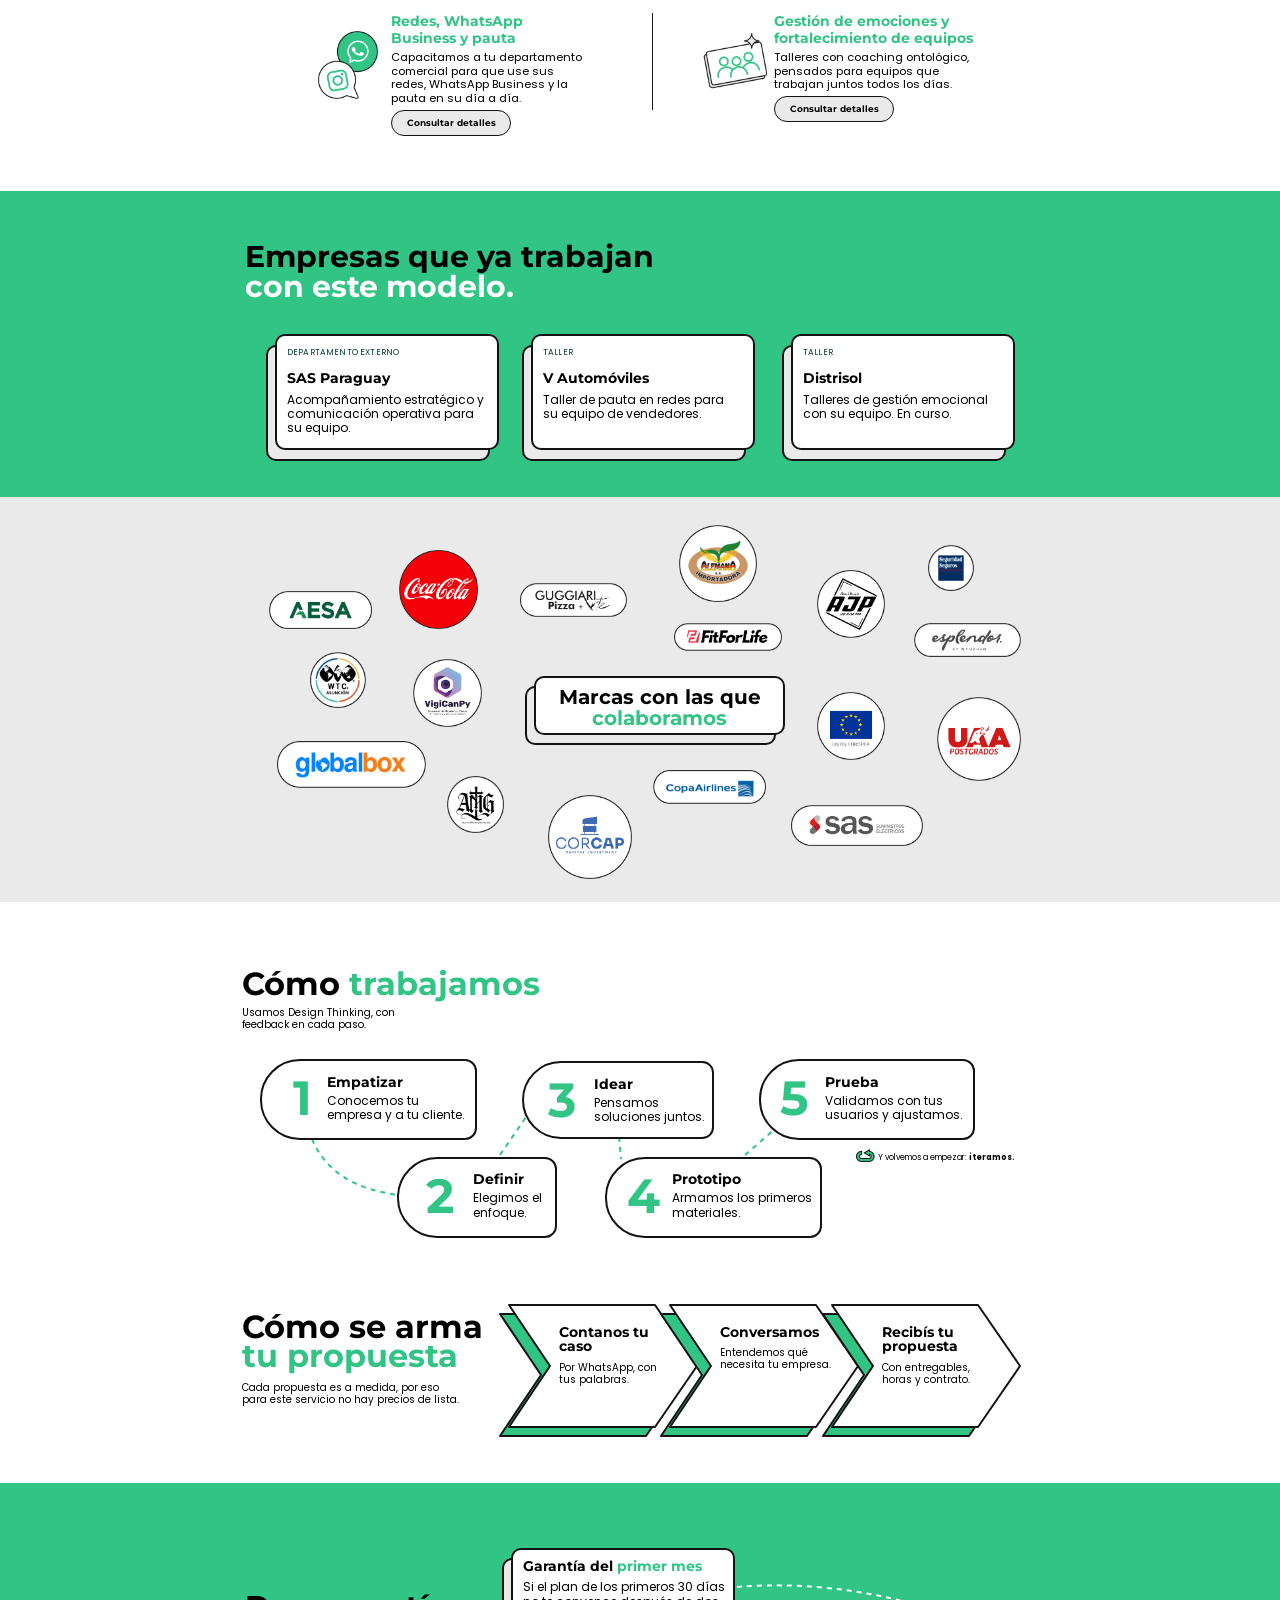
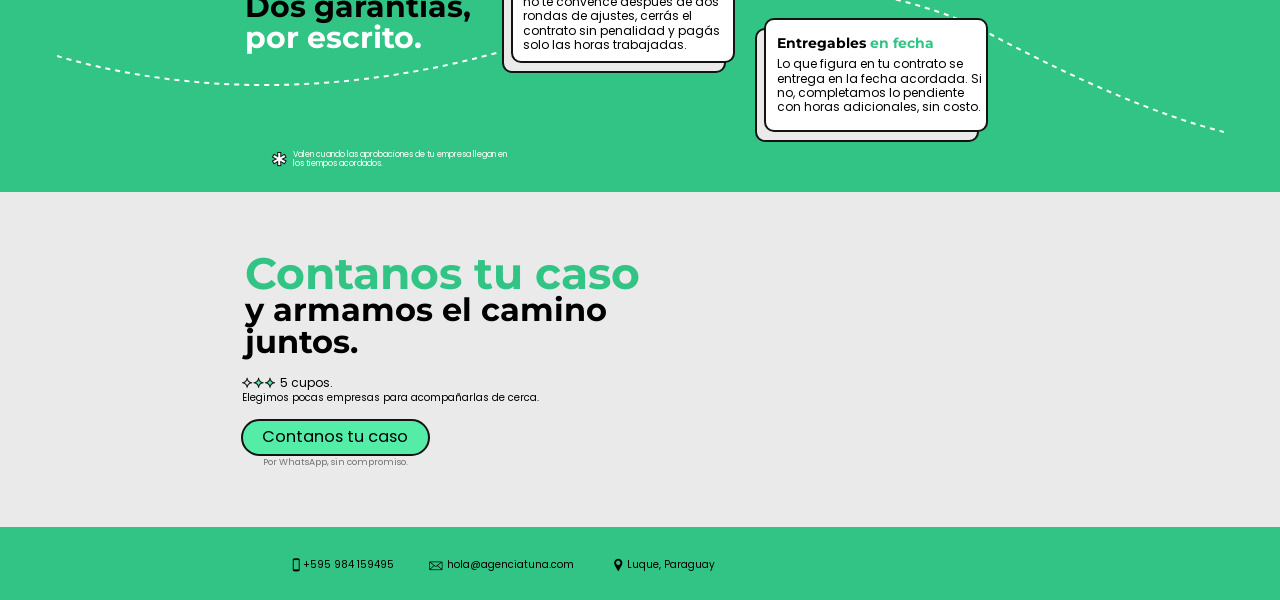
==== commit 9e214468: "Agregar animaciones y actualizar textos del sitio Co-Authored-By: Claude Sonnet 5 <noreply@anthropic" ====
--- a/index.html
+++ b/index.html
@@ -4,7 +4,7 @@
 <meta charset="utf-8">
 <meta name="viewport" content="width=device-width, initial-scale=1">
 <title>Agencia Tuna · Tu departamento de marketing externo</title>
-<meta name="description" content="Departamento de marketing externo: decidimos el camino con vos y formamos a tu equipo para sostenerlo. Más de 7 años en Villa Morra, Paraguay.">
+<meta name="description" content="Departamento de marketing externo: decidimos el camino con vos y formamos a tu equipo para sostenerlo. Más de 7 años en Luque, Paraguay.">
 <link rel="preload" href="assets/fuentes/montserrat-latin-700-normal.woff2" as="font" type="font/woff2" crossorigin>
 <link rel="preload" href="assets/fuentes/poppins-latin-400-normal.woff2" as="font" type="font/woff2" crossorigin>
 <link rel="stylesheet" href="styles.css">
@@ -31,7 +31,7 @@
 <span class="a deco" style="left:941px;top:242px;width:20px;height:20px;border-radius:50%;background:#eaeaea;border:1.2px solid #131313"></span>
 <h1 class="titular"><span class="somos m">Somos</span><span class="pildora p1 m">tu departamento</span><span class="pildora p2 m">de marketing externo.</span></h1>
 <p class="t p bajada" style="left:184.6px;top:250.1px;font-size:10px;line-height:12px;">Decidimos el camino con vos y formamos <br>a tu equipo para sostenerlo.</p>
-<p class="t p peq" style="left:184.8px;top:275.3px;font-size:8px;line-height:10px;color:#727272">Más de 7 años · Villa Morra, Paraguay</p>
+<p class="t p peq" style="left:184.8px;top:275.3px;font-size:8px;line-height:10px;color:#727272">Más de 7 años · Luque, Paraguay</p>
 </div>
 </section>
 <section class="sec s-empezar blanco">
@@ -42,7 +42,7 @@
 <div class="btn"  style="left:715.8px;top:64.9px;width:189.4px;height:36.6px;font-size:16.2px"><a href="https://wa.me/595984159495">Contanos tu caso</a></div>
 <p class="t p peq" style="left:737.7px;top:101.8px;font-size:9.1px;line-height:11px;color:#727272">Por WhatsApp, sin compromiso.</p>
 <img class="a ico" src="assets/chispas-1.png" alt="" width="38" height="21" style="left:726px;top:118px;width:38px;height:21px;">
-<p class="t p " style="left:766.3px;top:121.2px;font-size:11.4px;line-height:14px;">Quedan 2 de 3 cupos</p>
+<p class="t p " style="left:766.3px;top:121.2px;font-size:11.4px;line-height:14px;">5 cupos</p>
 </div>
 </section>
 <section class="sec s-modelo verde" id="modelo">
@@ -59,10 +59,8 @@
 <p class="t m h v" style="left:185.4px;top:103.7px;font-size:44px;line-height:50px;">cada mes.</p>
 <div class="card c3" style="left:226px;top:175.5px;width:188px;height:116px;transform:rotate(-4.1deg);z-index:2;--bx:-8px;--by:8px;padding:12.6px 0 0 16.8px"><h3 class="ct m"><span class="v">Acompañamiento</span> <br><span class="v">estratégico</span></h3><p class="cu">Plan de marketing aprobado en <br>los primeros 30 días, reunión <br>mensual de decisiones y un <br>reporte de lo que se hizo.</p></div>
 <div class="card c4" style="left:536.5px;top:116px;width:191px;height:81px;transform:rotate(5.2deg);z-index:2;--bx:-8px;--by:8px;padding:12.3px 0 0 18.1px"><h3 class="ct m"><span class="v">Presencia</span> en tu empresa</h3><p class="cu">Horas presenciales cada mes, <br>en un horario que acordamos <br>con vos.</p></div>
-<div class="card c5" style="left:455px;top:217px;width:190px;height:115px;transform:rotate(13.5deg);z-index:3;--bx:-8px;--by:8px;padding:21.2px 0 0 15.9px"><h3 class="ct m"><span class="v">Comunicación</span> operativa</h3><p class="cu">Materiales gráficos mensuales <br><em>(flyers, carruseles u otros formatos)</em> <br>alineados al plan. Hasta 2 <br>rondas de cambios por pieza.</p></div>
+<div class="card c5" style="left:455px;top:217px;width:190px;height:115px;transform:rotate(13.5deg);z-index:3;--bx:-8px;--by:8px;padding:21.2px 0 0 15.9px"><h3 class="ct m"><span class="v">Comunicación</span> operativa</h3><p class="cu">Materiales gráficos mensuales <br><em>(flyers, carruseles u otros formatos)</em> <br>alineados al plan.</p></div>
 <div class="card c6" style="left:738.5px;top:181.5px;width:185px;height:100px;transform:rotate(-7.0deg);z-index:2;--bx:-8px;--by:8px;padding:18.3px 0 0 13.2px"><h3 class="ct m"><span class="v">Formación</span> de tu nexo</h3><p class="cu">Sesiones para que la persona <br>de tu equipo aprenda a <br>sostener el marketing día a día.</p></div>
-<img class="a ico" src="assets/ast-1.png" alt="" width="18" height="18" style="left:667px;top:312.5px;width:18px;height:18px;">
-<p class="t p peq" style="left:687.6px;top:313.7px;font-size:8px;line-height:9.6px;"><b>No incluye:</b> producción con cámaras profesionales, respuestas <br>24/7 e inversión en pauta <em class="tgr">(la paga tu empresa).</em></p>
 </div>
 </section>
 <section class="sec s-talleres blanco" id="talleres">
@@ -73,15 +71,13 @@
 <p class="t p et" style="left:334.5px;top:136.2px;font-size:7.9px;line-height:10px;">EQUIPO COMERCIAL</p>
 <p class="t m h v" style="left:334.5px;top:158.2px;font-size:13.6px;line-height:16.2px;">Redes, WhatsApp <br>Business y pauta</p>
 <p class="t p " style="left:334.5px;top:195.8px;font-size:11.3px;line-height:13.6px;">Capacitamos a tu departamento <br>comercial para que use sus <br>redes, WhatsApp Business y la <br>pauta en su día a día.</p>
-<p class="t p et" style="left:334.5px;top:254.7px;font-size:7.9px;line-height:10px;">TALLER REALIZADO CON V AUTOMÓVILES</p>
-<img class="a ico" src="assets/flecha-1.png" alt="" width="18" height="18" style="left:334px;top:266.8px;width:18px;height:18px;">
+<div class="mini-btn" style="left:334.5px;top:254.7px;width:120px;height:26px"><a href="https://wa.me/595984159495">Consultar detalles</a></div>
 <span class="a divisor" style="left:595px;top:157.8px;height:97px"></span>
 <img class="a " src="assets/ico-equipo.png" alt="Ícono de equipo con estrella" width="67.1" height="59" style="left:645.1px;top:176.1px;width:67.1px;height:59px;">
 <p class="t p et" style="left:717.8px;top:136.2px;font-size:7.9px;line-height:10px;">TODO EL EQUIPO</p>
 <p class="t m h v" style="left:717.8px;top:158.2px;font-size:13.6px;line-height:16.2px;">Gestión de emociones y <br>fortalecimiento de equipos</p>
 <p class="t p " style="left:717.8px;top:195.8px;font-size:11.3px;line-height:13.6px;">Talleres con coaching ontológico, <br>pensados para equipos que <br>trabajan juntos todos los días.</p>
-<p class="t p et" style="left:717.8px;top:241.1px;font-size:7.9px;line-height:10px;">TALLER REALIZADO CON V AUTOMÓVILES</p>
-<img class="a ico" src="assets/flecha-2.png" alt="" width="18" height="18" style="left:716px;top:251.8px;width:18px;height:18px;">
+<div class="mini-btn" style="left:717.8px;top:241.1px;width:120px;height:26px"><a href="https://wa.me/595984159495">Consultar detalles</a></div>
 </div>
 </section>
 <section class="sec s-empresas verde" id="empresas">
@@ -131,8 +127,6 @@
 <div class="chev" style="left:452px;top:402.6px;z-index:1"><svg viewBox="-12 -2 204 136" width="204" height="136" aria-hidden="true"><polygon points="0,0 146,0 188,61 146,122 0,122 41,61" transform="translate(-9 9)" fill="#31c485" stroke="#131313" stroke-width="2" stroke-linejoin="round"/><polygon points="0,0 146,0 188,61 146,122 0,122 41,61" fill="#fff" stroke="#131313" stroke-width="2" stroke-linejoin="round"/></svg><div class="chev-t"><h3 class="m">Contanos tu <br>caso</h3><p>Por WhatsApp, con <br>tus palabras.</p></div></div>
 <div class="chev" style="left:613px;top:402.6px;z-index:2"><svg viewBox="-12 -2 204 136" width="204" height="136" aria-hidden="true"><polygon points="0,0 146,0 188,61 146,122 0,122 41,61" transform="translate(-9 9)" fill="#31c485" stroke="#131313" stroke-width="2" stroke-linejoin="round"/><polygon points="0,0 146,0 188,61 146,122 0,122 41,61" fill="#fff" stroke="#131313" stroke-width="2" stroke-linejoin="round"/></svg><div class="chev-t"><h3 class="m">Conversamos</h3><p>Entendemos qué <br>necesita tu empresa.</p></div></div>
 <div class="chev" style="left:775px;top:402.6px;z-index:3"><svg viewBox="-12 -2 204 136" width="204" height="136" aria-hidden="true"><polygon points="0,0 146,0 188,61 146,122 0,122 41,61" transform="translate(-9 9)" fill="#31c485" stroke="#131313" stroke-width="2" stroke-linejoin="round"/><polygon points="0,0 146,0 188,61 146,122 0,122 41,61" fill="#fff" stroke="#131313" stroke-width="2" stroke-linejoin="round"/></svg><div class="chev-t"><h3 class="m">Recibís tu <br>propuesta</h3><p>Con entregables, <br>horas y contrato.</p></div></div>
-<img class="a ico" src="assets/ast-2.png" alt="" width="18" height="18" style="left:797px;top:531.6px;width:18px;height:18px;">
-<p class="t p peq" style="left:820px;top:536.8px;font-size:8px;line-height:10px;">Contrato por 6 meses.</p>
 </div>
 </section>
 <section class="sec s-garantias verde" id="garantias">
@@ -150,8 +144,8 @@
 <p class="t m h v" style="left:188.6px;top:56.1px;font-size:44px;line-height:50px;">Contanos tu caso</p>
 <p class="t m h" style="left:188.6px;top:101.5px;font-size:31.6px;line-height:31.9px;">y armamos el camino <br>juntos.</p>
 <img class="a ico" src="assets/chispas-2.png" alt="" width="40" height="21" style="left:182px;top:177.9px;width:40px;height:21px;">
-<p class="t p " style="left:223.6px;top:182.9px;font-size:12.1px;line-height:15px;">Quedan 2 de 3 cupos</p>
-<p class="t p " style="left:185.1px;top:199.3px;font-size:10px;line-height:12px;">Trabajamos con hasta 3 empresas a la vez.</p>
+<p class="t p " style="left:223.6px;top:182.9px;font-size:12.1px;line-height:15px;">5 cupos.</p>
+<p class="t p " style="left:185.1px;top:199.3px;font-size:10px;line-height:12px;">Elegimos pocas empresas para acompañarlas de cerca.</p>
 <div class="btn"  style="left:184.4px;top:227.2px;width:189.1px;height:36.5px;font-size:16.2px"><a href="https://wa.me/595984159495">Contanos tu caso</a></div>
 <p class="t p peq" style="left:206.3px;top:264px;font-size:9.1px;line-height:11px;color:#727272">Por WhatsApp, sin compromiso.</p>
 </div>
@@ -164,8 +158,9 @@
 <img class="a ico" src="assets/ico-mail.png" alt="" width="19" height="16" style="left:369px;top:30.2px;width:19px;height:16px;">
 <p class="t p " style="left:390.8px;top:32.2px;font-size:10px;line-height:12px;"><a href="mailto:hola@agenciatuna.com">hola@agenciatuna.com</a></p>
 <img class="a ico" src="assets/ico-pin.png" alt="" width="15" height="21" style="left:553px;top:28.2px;width:15px;height:21px;">
-<p class="t p " style="left:570.8px;top:32.2px;font-size:10px;line-height:12px;">Villa Morra, Paraguay</p>
+<p class="t p " style="left:570.8px;top:32.2px;font-size:10px;line-height:12px;">Luque, Paraguay</p>
 </div>
 </footer>
+<script src="animations.js" defer></script>
 </body>
 </html>
--- a/styles.css
+++ b/styles.css
@@ -114,6 +114,9 @@
     left: auto !important; top: auto !important; background: #fff; }
   .chev { position: relative; left: auto !important; top: auto !important; border: 2px solid var(--ink); background: #fff;
     border-radius: 10px; padding: 14px 16px; }
+  .mini-btn { display: inline-flex; position: static; height: 26px; padding: 0 12px; align-items: center;
+    justify-content: center; border: 2px solid var(--ink); border-radius: 999px; background: var(--g);
+    width: auto !important; font-size: 10px; margin-top: 4px; }
 }
 
 /* ============================================================ ESCRITORIO (≥ 1167 px) */
@@ -135,7 +138,7 @@
   .l-garantias { height: 309.1px; } .l-cierre { height: 334.7px; } .l-pie { height: 73.2px; display: block; }
   .s-pie { padding: 0; }
 
-  .t, .a, .card, .btn, .paso, .chev { position: absolute; }
+  .t, .a, .card, .btn, .mini-btn, .paso, .chev { position: absolute; }
   .t { white-space: nowrap; margin: 0; }
   .t br { display: inline; }
   .deco, .lineas, .divisor { display: block !important; }
@@ -145,6 +148,9 @@
 
   .btn { display: flex; padding: 0; border: 2px solid var(--ink); border-radius: 999px; background: var(--vc); }
   .btn a { display: block; width: 100%; text-align: center; line-height: 32px; }
+  .mini-btn { display: flex; padding: 0; border: 1.5px solid var(--ink); border-radius: 999px; background: var(--g); }
+  .mini-btn a { display: block; width: 100%; text-align: center; line-height: 23px; font-size: 9px; font-weight: 700;
+    font-family: "Montserrat", sans-serif; }
   .divisor { position: absolute; width: 1.5px; background: var(--ink); }
 
   /* titular del hero */
@@ -212,3 +218,59 @@
 
   .l-pie .t { font-size: 10px; }
 }
+
+/* ============================================================ ANIMACIONES */
+.btn, .mini-btn { transition: transform .2s ease, box-shadow .2s ease; }
+.btn:active, .mini-btn:active { transform: translateY(0); box-shadow: none; }
+
+@media (prefers-reduced-motion: no-preference) {
+  .card, .paso, .chev, .t.h, .l-marcas .logo {
+    opacity: 0;
+    scale: .92;
+    translate: 0 30px;
+    transition: opacity .5s cubic-bezier(.22,1,.36,1) calc(var(--i, 0) * 60ms),
+                scale .5s cubic-bezier(.22,1,.36,1) calc(var(--i, 0) * 60ms),
+                translate .5s cubic-bezier(.22,1,.36,1) calc(var(--i, 0) * 60ms),
+                transform .25s ease, box-shadow .25s ease;
+  }
+  .card.en-vista, .paso.en-vista, .chev.en-vista, .t.h.en-vista, .l-marcas .logo.en-vista {
+    opacity: 1; scale: 1; translate: 0 0;
+  }
+
+  /* líneas punteadas "dibujándose" en loop constante */
+  .lineas path { stroke-dashoffset: 0; animation: marcha .7s linear infinite; }
+  @keyframes marcha { to { stroke-dashoffset: -20; } }
+
+  /* decorados del hero: flotan, siempre, desde que carga la página */
+  .l-hero .deco:not(.onda) { animation: flotar 2s ease-in-out infinite; }
+  .l-hero .deco:not(.onda):nth-child(3) { animation-delay: 0s; }
+  .l-hero .deco:not(.onda):nth-child(4) { animation-delay: .25s; }
+  .l-hero .deco:not(.onda):nth-child(5) { animation-delay: .5s; }
+  @keyframes flotar { 0%, 100% { translate: 0 0; } 50% { translate: 0 -10px; } }
+
+  /* la "viborita" (onda verde) encima de la laptop: meneo tipo serpiente */
+  .l-hero .onda { animation: serpentear 1.6s ease-in-out infinite; }
+  @keyframes serpentear { 0%, 100% { translate: 0 0; } 50% { translate: 8px -3px; } }
+
+  /* titular "Somos tu departamento de marketing externo": flota como una unidad */
+  .titular { animation: flotar-titular 2.4s ease-in-out infinite; }
+  @keyframes flotar-titular { 0%, 100% { translate: 0 0; } 50% { translate: 0 -8px; } }
+
+  /* logos de marcas: flotan en loop, con pequeño desfase entre uno y otro */
+  .l-marcas .logo.en-vista {
+    animation: flotar-logo 2.4s ease-in-out infinite;
+    animation-delay: calc(var(--i, 0) * 120ms);
+  }
+  @keyframes flotar-logo { 0%, 100% { translate: 0 0; } 50% { translate: 0 -6px; } }
+}
+
+@media (hover: hover) {
+  .paso:hover, .chev:hover { transform: translateY(-6px); }
+  .btn:hover, .btn:focus-within { transform: translateY(-3px); box-shadow: 4px 4px 0 var(--ink); }
+  .mini-btn:hover, .mini-btn:focus-within { transform: translateY(-2px); box-shadow: 3px 3px 0 var(--ink); }
+}
+
+@media (min-width: 1167px) and (hover: hover) {
+  .card:hover { transform: translateY(-6px) !important; }
+  .card:hover::before { transform: translate(calc(var(--bx) * 1.6), calc(var(--by) * 1.6)); }
+}
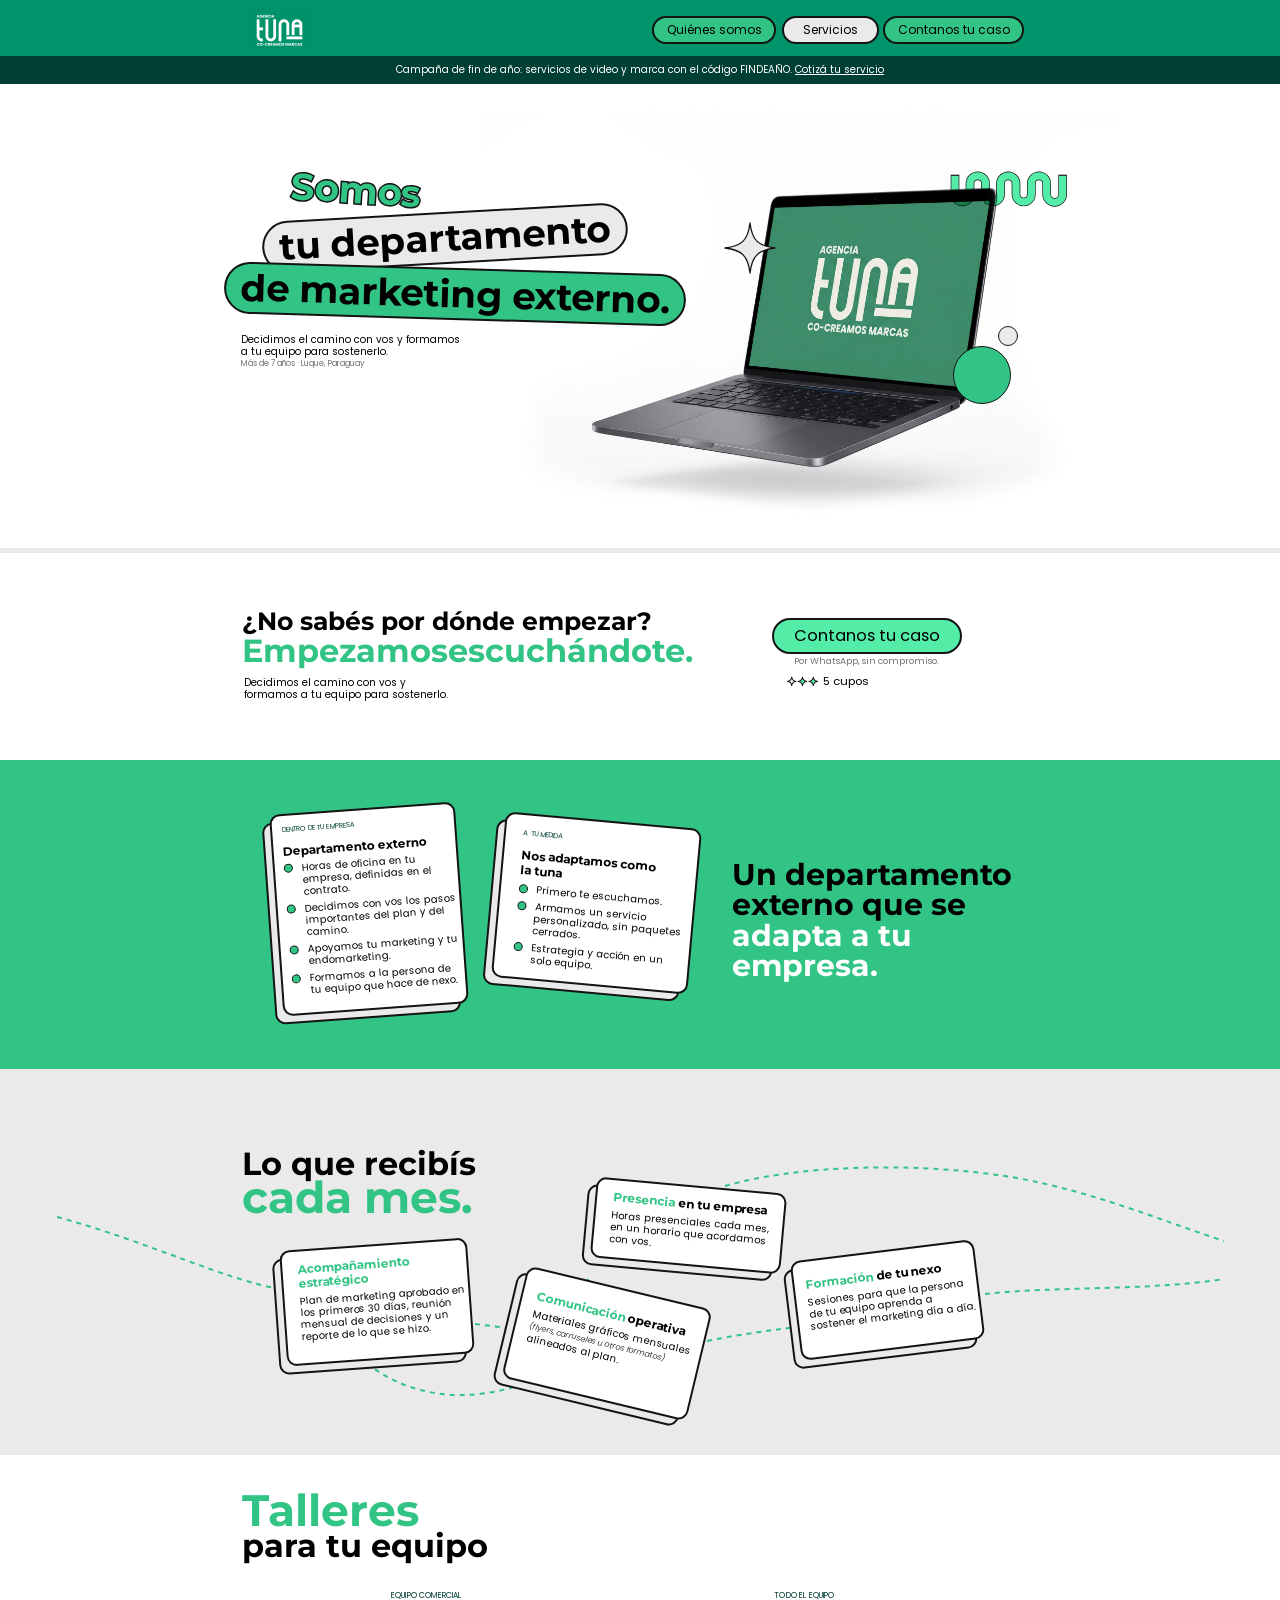
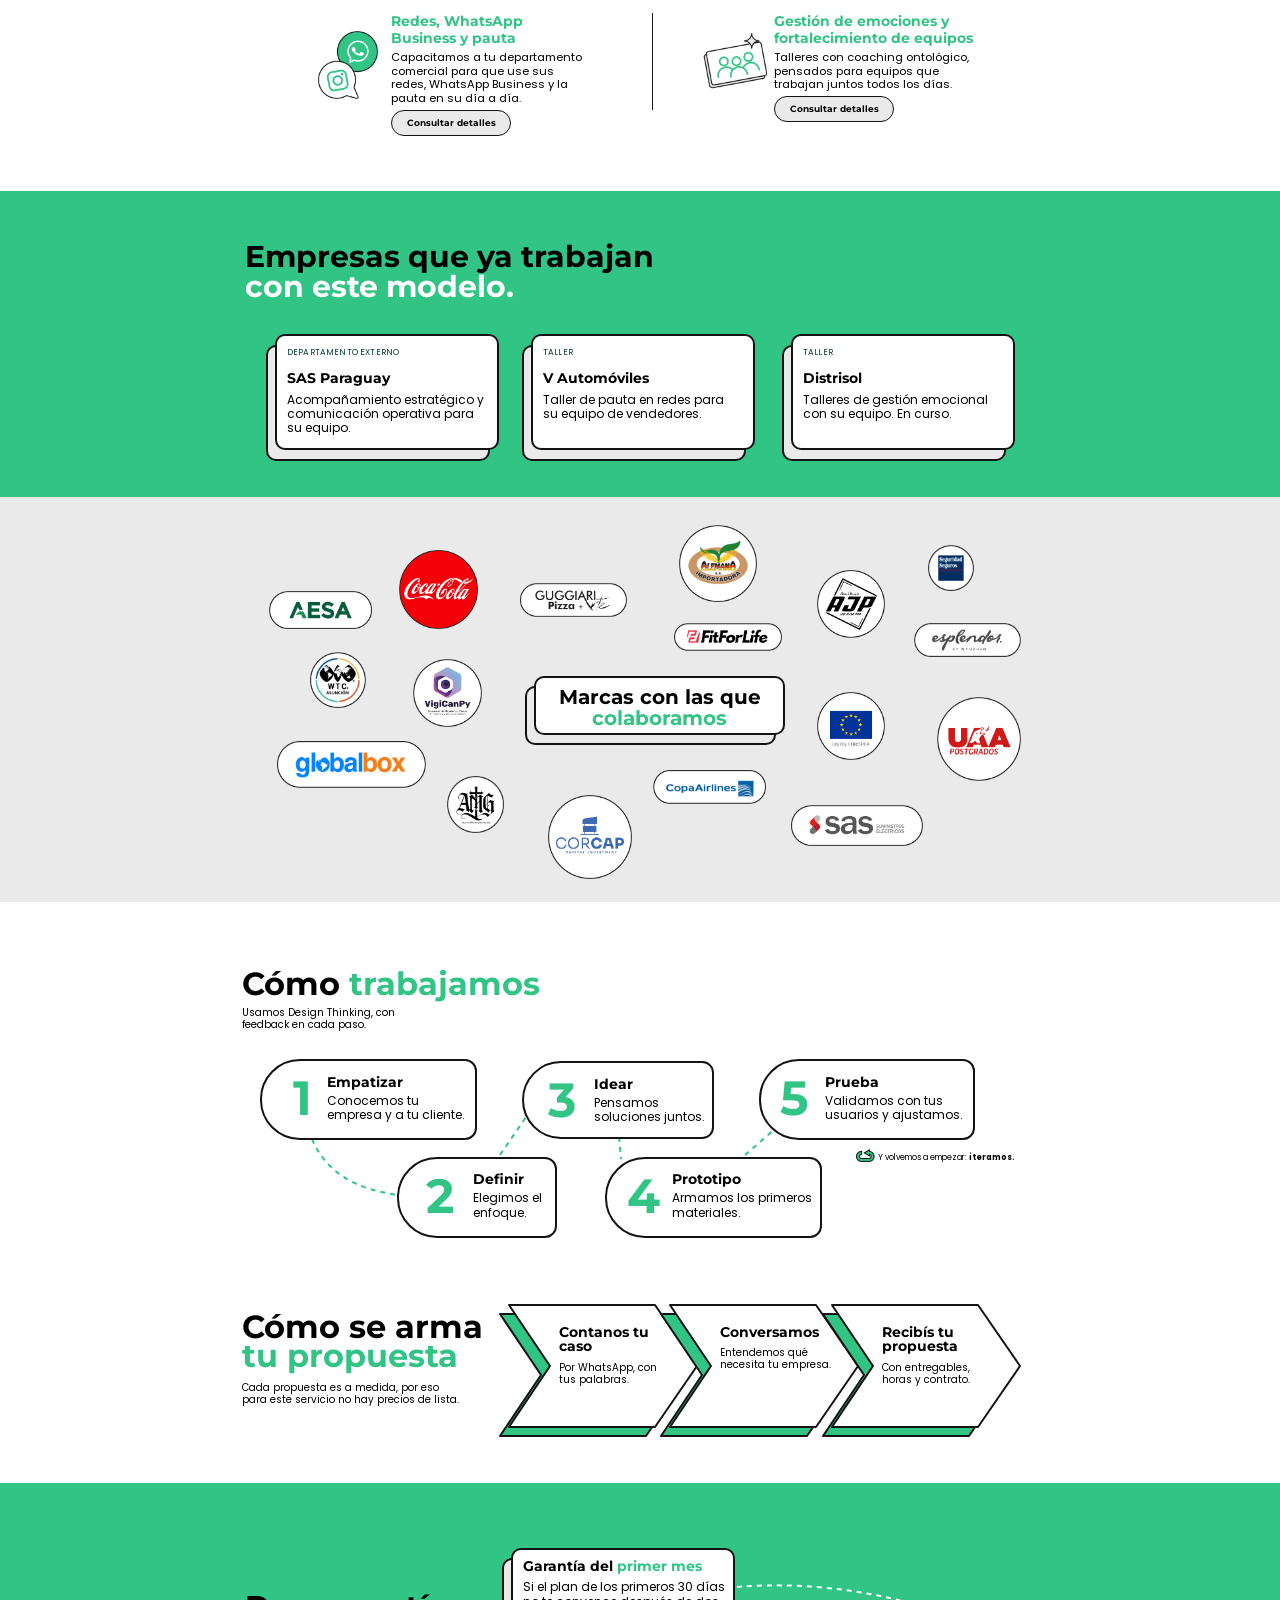
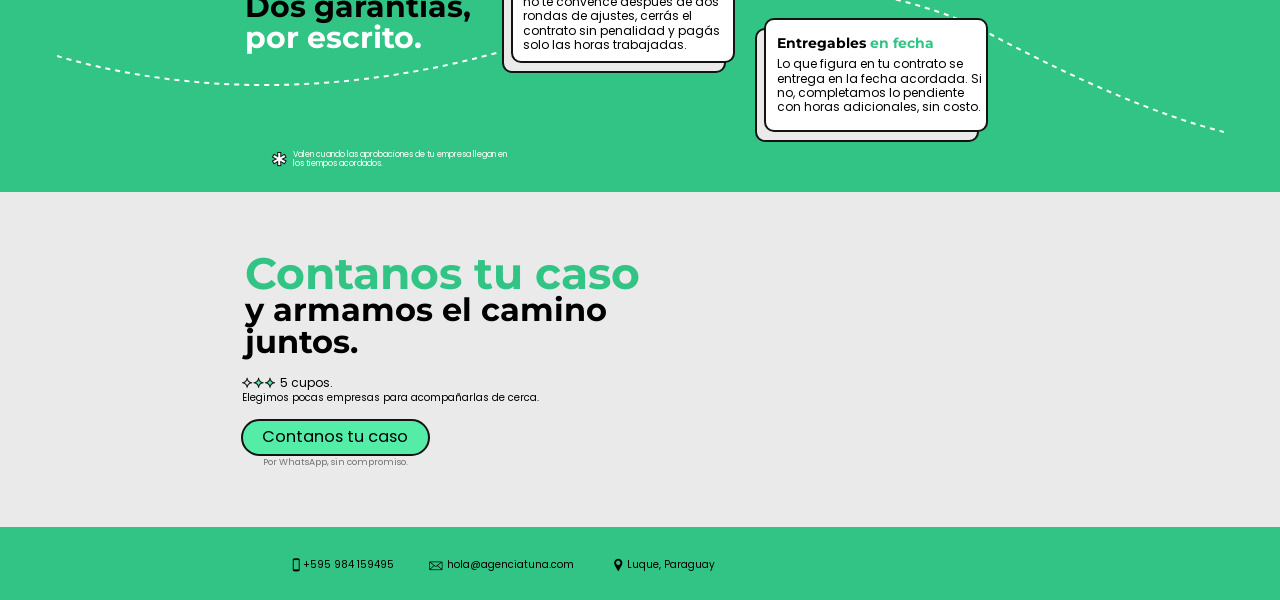
==== commit e6af00dc: "Agregar páginas internas de Quiénes somos y Servicios Co-Authored-By: Claude Sonnet 5 <noreply@anthr" ====
--- a/index.html
+++ b/index.html
@@ -14,13 +14,13 @@
 <div class="lienzo l-cab">
 <a class="logo" href="#"><img src="assets/logo-tuna.png" alt="Agencia Tuna, co-creamos marcas" width="68" height="44"></a>
 <nav class="nav" aria-label="Principal">
-<a class="pill v" href="#modelo" style="left:595.4px;width:124.5px">Quienes somos</a>
-<a class="pill g" href="#servicios" style="left:725.3px;width:96.9px">Servicios</a>
+<a class="pill v" href="quienes-somos.html" style="left:595.4px;width:124.5px">Quiénes somos</a>
+<a class="pill g" href="servicios.html" style="left:725.3px;width:96.9px">Servicios</a>
 <a class="pill v" href="#contacto" style="left:826.7px;width:140.9px">Contanos tu caso</a>
 </nav>
 </div>
 </header>
-<p class="aviso"><span>Campaña de fin de año: servicios de video y marca con el código FINDE AÑO. Cotizá tu servicio</span></p>
+<p class="aviso"><span>Campaña de fin de año: servicios de video y marca con el código FINDEAÑO. <a href="servicios.html#cotizador" style="text-decoration:underline">Cotizá tu servicio</a></span></p>
 <main>
 <section class="sec s-hero blanco" id="quienes-somos">
 <div class="lienzo l-hero ">
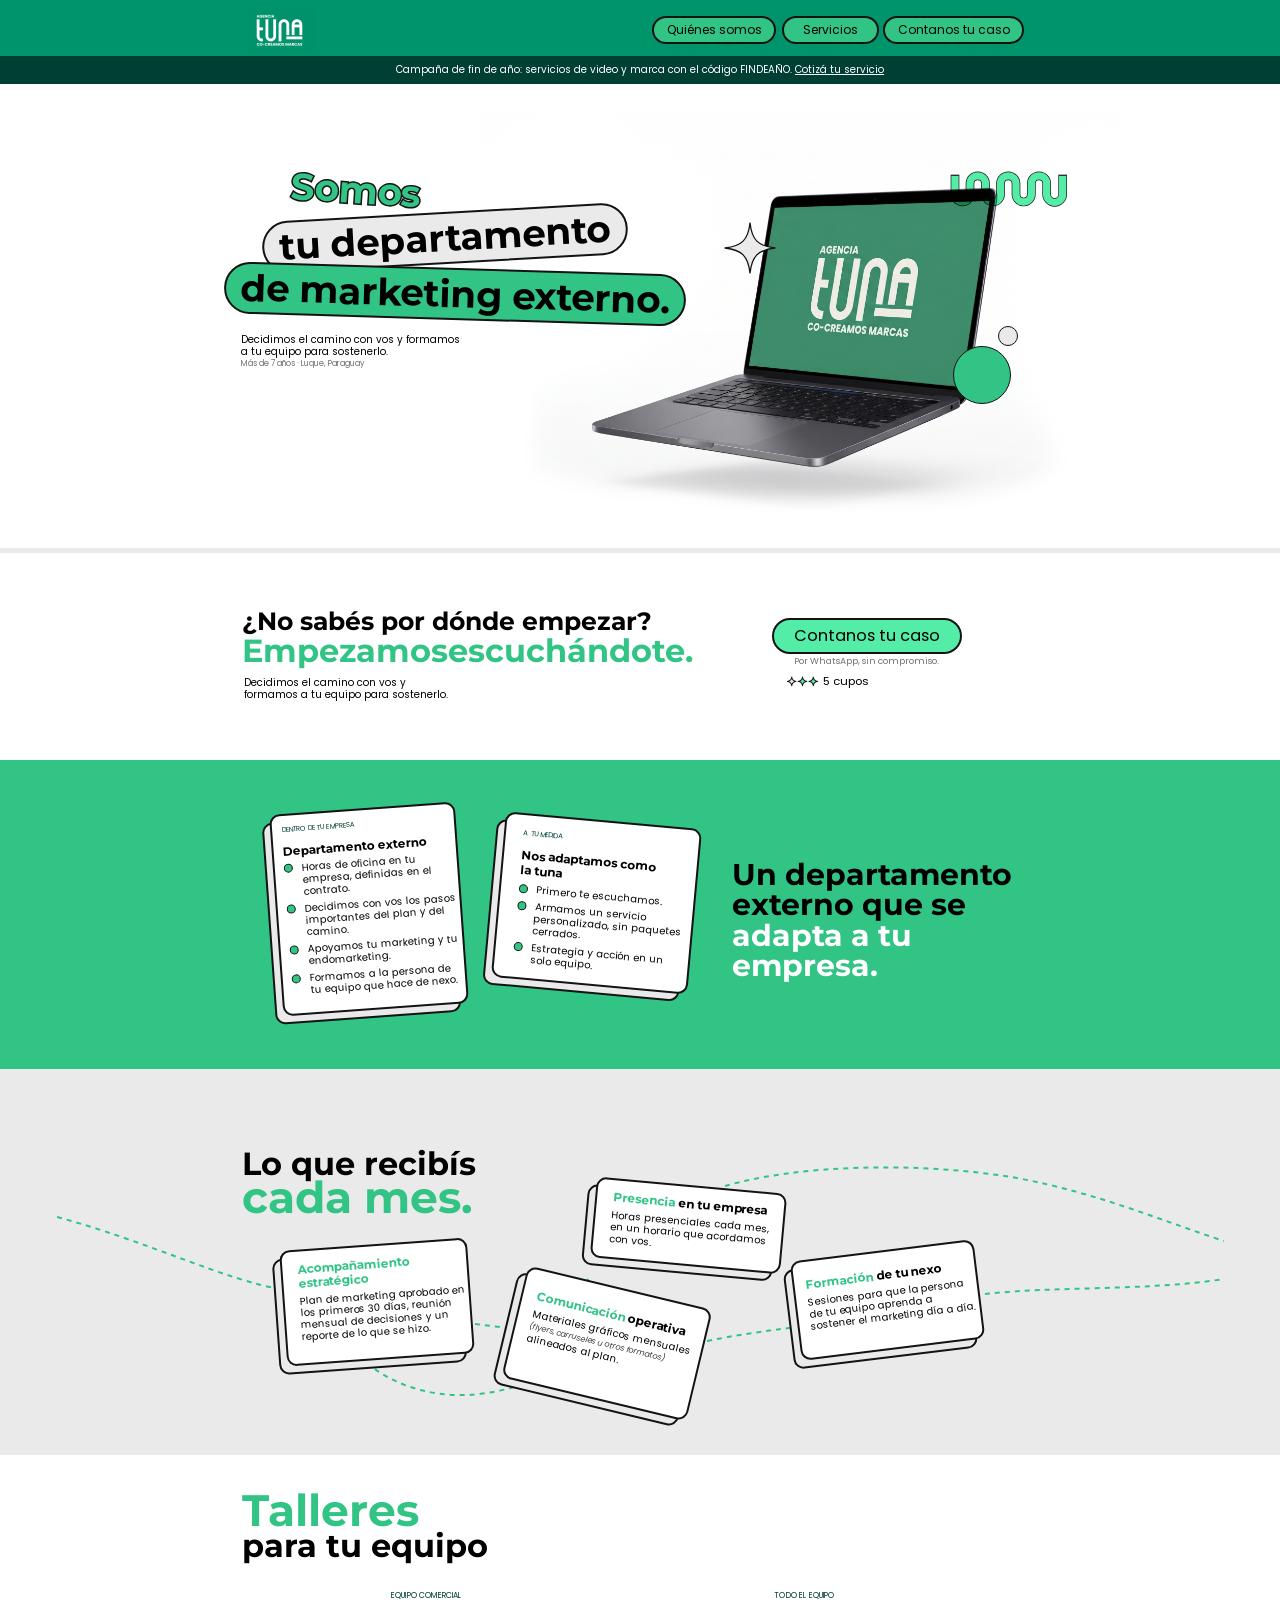
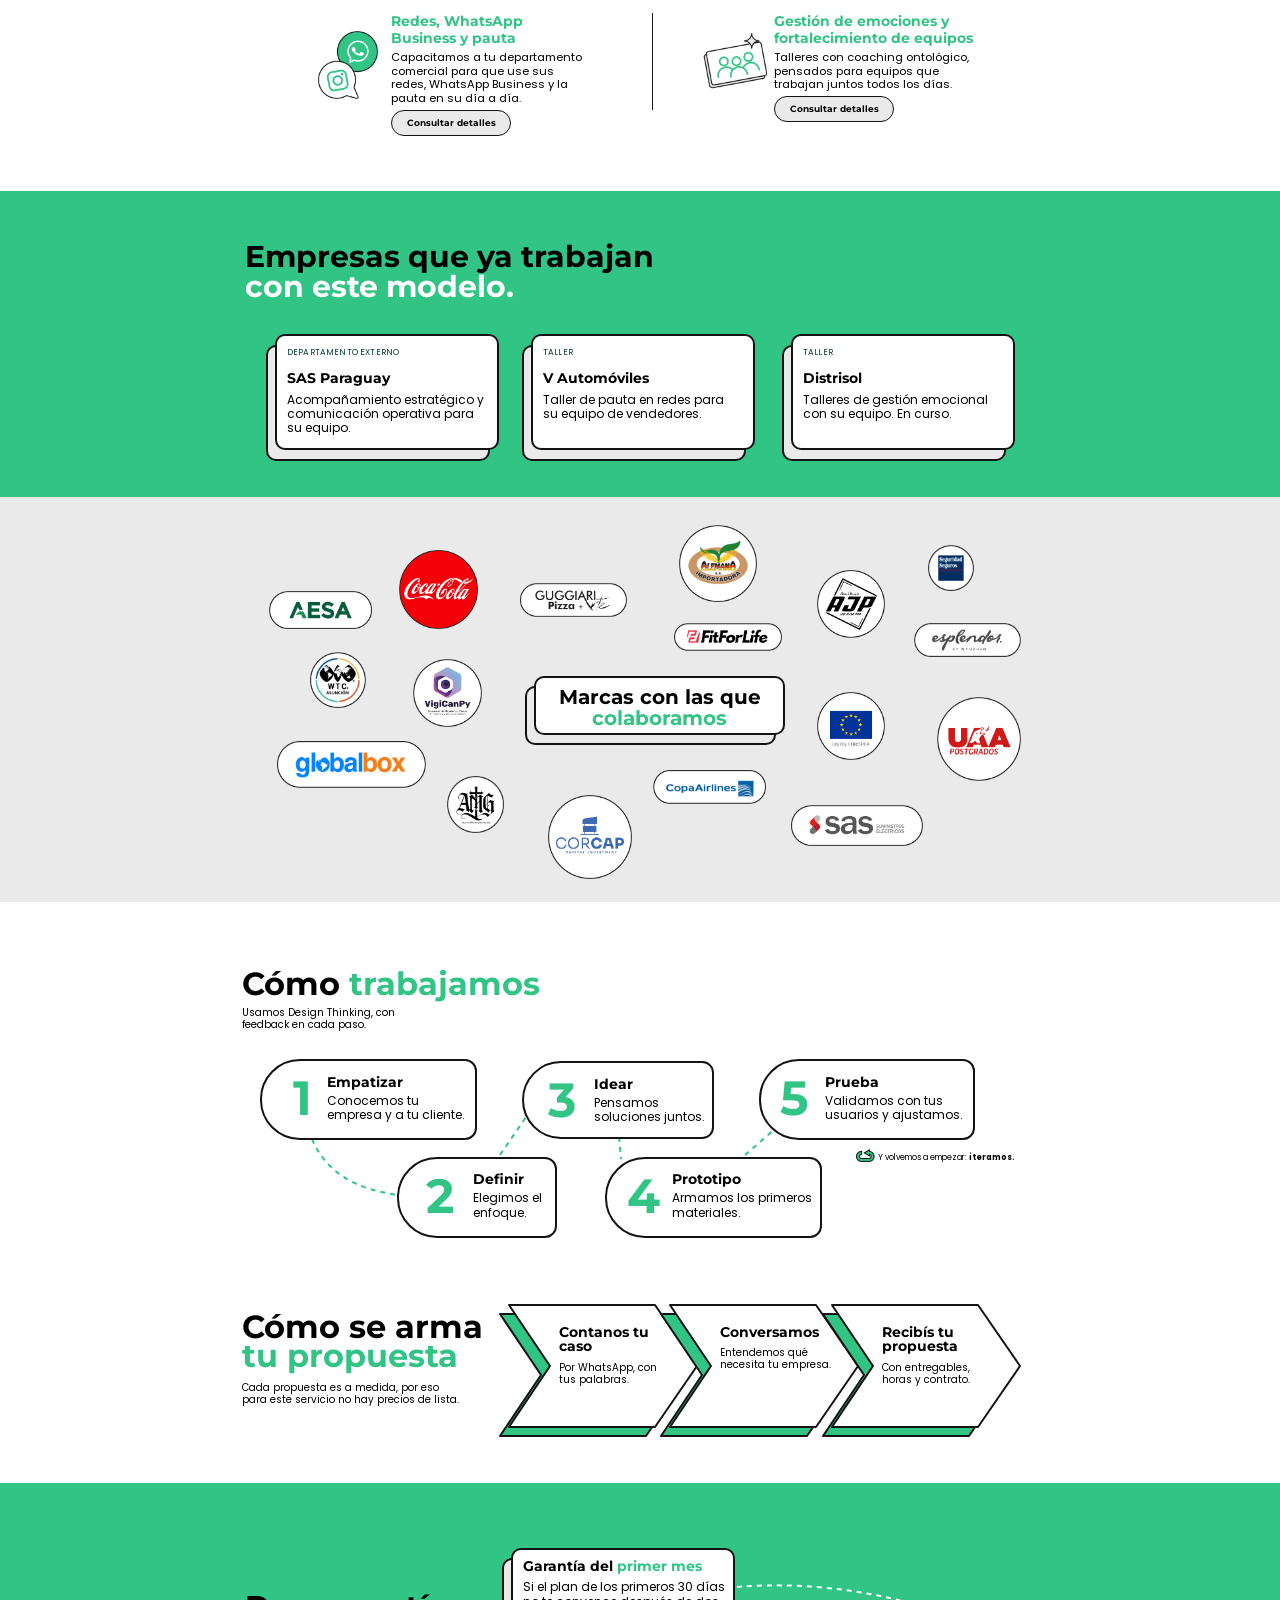
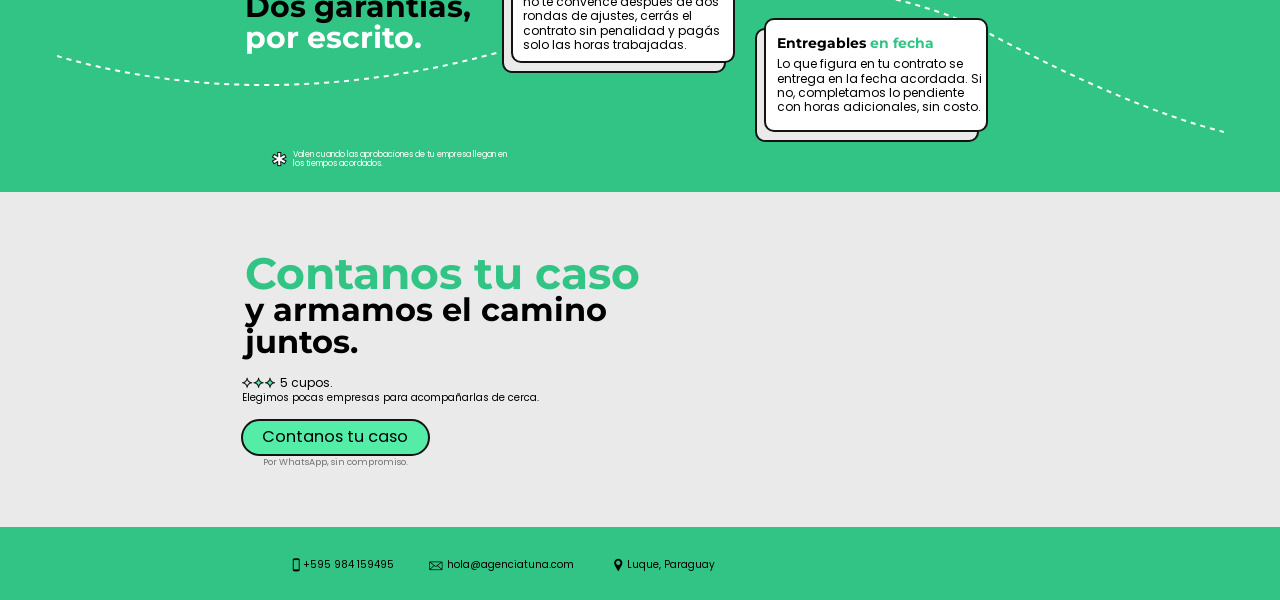
==== commit 3a7d5dba: "Unificar encabezado de la home con las páginas internas y mostrar decorados del hero en mobile Co-Au" ====
--- a/index.html
+++ b/index.html
@@ -12,11 +12,11 @@
 <body>
 <header class="cab">
 <div class="lienzo l-cab">
-<a class="logo" href="#"><img src="assets/logo-tuna.png" alt="Agencia Tuna, co-creamos marcas" width="68" height="44"></a>
+<a class="logo" href="index.html"><img src="assets/logo-tuna.png" alt="Agencia Tuna, co-creamos marcas" width="68" height="44"></a>
 <nav class="nav" aria-label="Principal">
 <a class="pill v" href="quienes-somos.html" style="left:595.4px;width:124.5px">Quiénes somos</a>
-<a class="pill g" href="servicios.html" style="left:725.3px;width:96.9px">Servicios</a>
-<a class="pill v" href="#contacto" style="left:826.7px;width:140.9px">Contanos tu caso</a>
+<a class="pill v" href="servicios.html" style="left:725.3px;width:96.9px">Servicios</a>
+<a class="pill v" href="https://wa.me/595984159495?text=Hola%20Agencia%20Tuna%2C%20quiero%20contarles%20mi%20caso." style="left:826.7px;width:140.9px">Contanos tu caso</a>
 </nav>
 </div>
 </header>
--- a/styles.css
+++ b/styles.css
@@ -104,6 +104,20 @@
   .t.peq { font-size: 11px !important; }
   .t.et { font-size: 10px !important; }
   .deco, .lineas, .divisor { display: none !important; }
+
+  /* en mobile, los decorados del hero sí se muestran, flotando alrededor de la laptop */
+  .l-hero .lienzo { position: relative; }
+  .l-hero .deco {
+    display: block !important; position: absolute !important;
+  }
+  .l-hero .onda { top: 3vw !important; left: auto !important; right: 2vw !important;
+    width: 18vw !important; height: 7vw !important; }
+  .l-hero .deco:not(.onda):nth-child(3) { top: 16vw !important; left: 2vw !important; right: auto !important;
+    width: 9vw !important; height: 9vw !important; }
+  .l-hero .deco:not(.onda):nth-child(4) { top: 46vw !important; left: auto !important; right: 2vw !important;
+    width: 10vw !important; height: 10vw !important; }
+  .l-hero .deco:not(.onda):nth-child(5) { top: 56vw !important; left: auto !important; right: 14vw !important;
+    width: 4vw !important; height: 4vw !important; }
   .btn { display: inline-flex; align-self: flex-start; position: static; height: 40px; padding: 0 28px;
     align-items: center; justify-content: center; border: 2px solid var(--ink); border-radius: 999px;
     background: var(--vc); width: auto !important; font-size: 16px; }
@@ -224,7 +238,8 @@
 .btn:active, .mini-btn:active { transform: translateY(0); box-shadow: none; }
 
 @media (prefers-reduced-motion: no-preference) {
-  .card, .paso, .chev, .t.h, .l-marcas .logo {
+  /* .pre-reveal lo agrega animations.js: si el script no corre, nada queda oculto */
+  .card.pre-reveal, .paso.pre-reveal, .chev.pre-reveal, .t.h.pre-reveal, .l-marcas .logo.pre-reveal {
     opacity: 0;
     scale: .92;
     translate: 0 30px;
@@ -233,7 +248,8 @@
                 translate .5s cubic-bezier(.22,1,.36,1) calc(var(--i, 0) * 60ms),
                 transform .25s ease, box-shadow .25s ease;
   }
-  .card.en-vista, .paso.en-vista, .chev.en-vista, .t.h.en-vista, .l-marcas .logo.en-vista {
+  .card.pre-reveal.en-vista, .paso.pre-reveal.en-vista, .chev.pre-reveal.en-vista,
+  .t.h.pre-reveal.en-vista, .l-marcas .logo.pre-reveal.en-vista {
     opacity: 1; scale: 1; translate: 0 0;
   }
 
